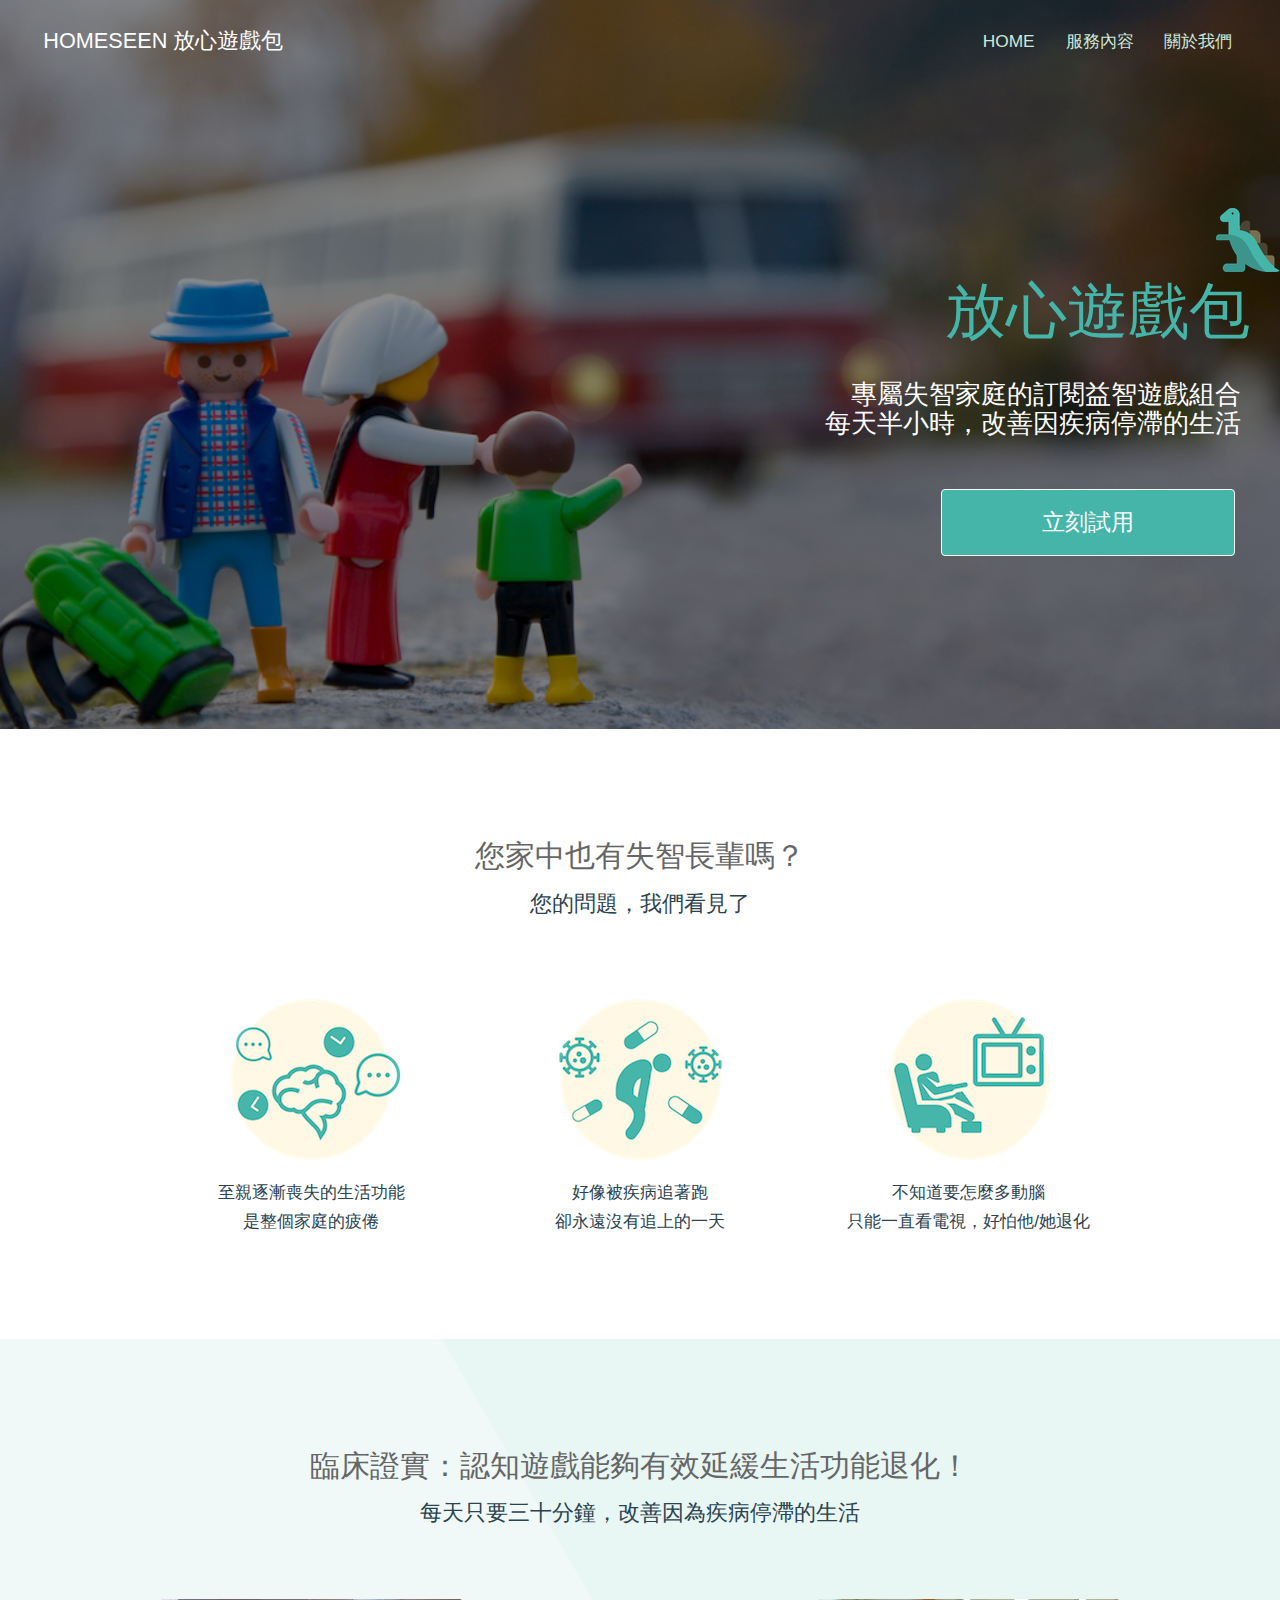
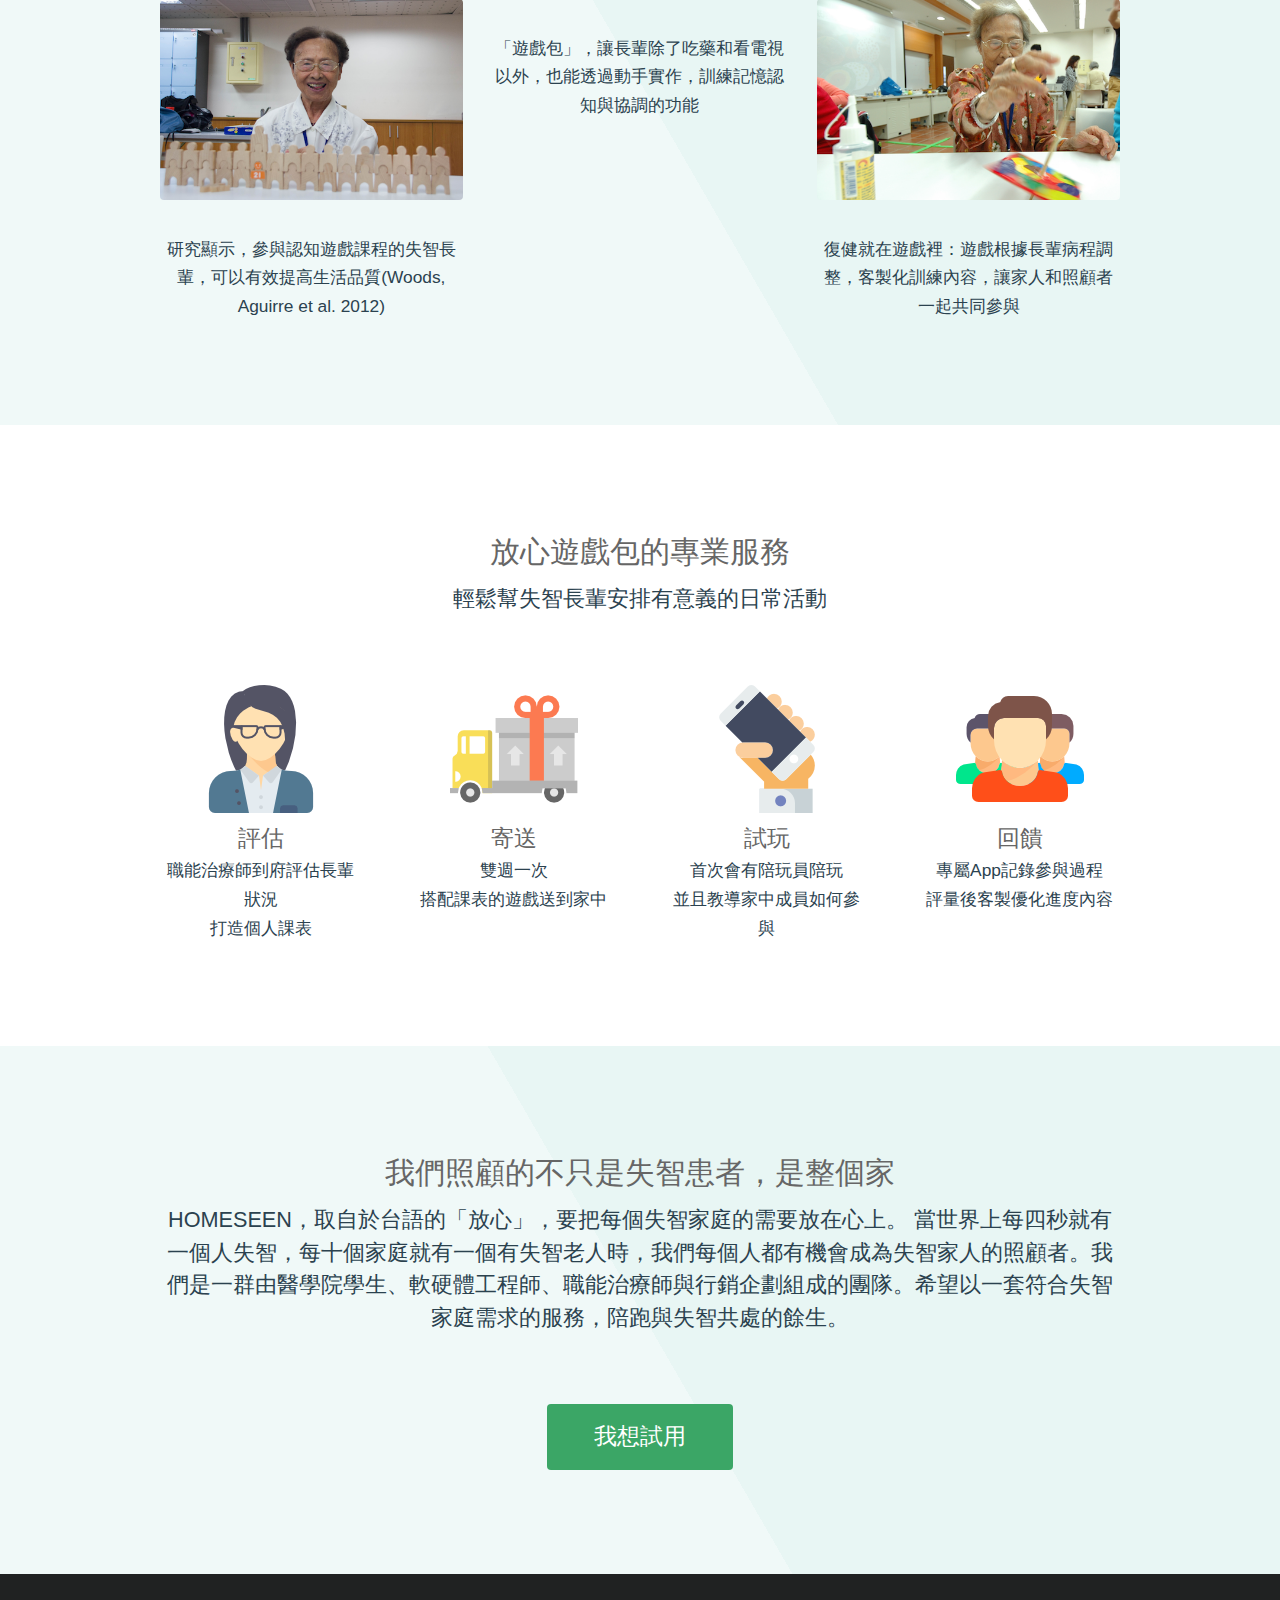
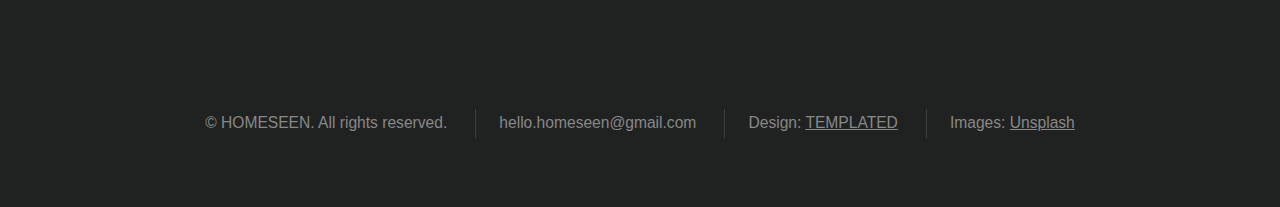
==== index.html @ 9bb64164 "change image" ====
<!DOCTYPE html>
<!--
	Interphase by TEMPLATED
	templated.co @templatedco
	Released for free under the Creative Commons Attribution 3.0 license (templated.co/license)
-->
<html lang="en">
	<head>
		<meta charset="UTF-8">
		<title>HOMESEEN 放心遊戲包 ｜ 專為失智症打造的訂閱式認知訓練組合</title>
		<meta http-equiv="content-type" content="text/html; charset=utf-8" />
		<meta name="description" content="homeseen HOMESEEN 放心遊戲包 失智 遊戲 復健 失智症 認知 記憶 非藥物療法 Dementia HOMESEEN 幫您輕鬆建立失智長輩的認知課表，改善因疾病停滯的生活" />
		<meta name="keywords" content="homeseen HOMESEEN 放心遊戲包 失智 遊戲 復健 失智症 認知 記憶 非藥物療法 Dementia"/>

        <meta property="og:title" content="HOMESEEN放心遊戲包"/>
        <meta property="og:description" content="homeseen HOMESEEN 放心遊戲包 失智 遊戲 復健 失智症 認知 記憶 非藥物療法 Dementia HOMESEEN HOMESEEN，取自於台語的「放心」，把每個失智家庭的需要放在心裡。我們志在幫助失智家庭建立自己的照護體系，讓心愛的家人安心變老" />
         <meta property="og:image" content="../images/banner.jpg"/>
		<!--[if lte IE 8]><script src="css/ie/html5shiv.js"></script><![endif]-->

        <link href="css/skel.css" rel="stylesheet">
        <link href="css/style.css" rel="stylesheet">
        <link href="css/style-xlarge.css" rel="stylesheet">
        <link rel="icon" href="images/dino.png">

		<script src="js/jquery.min.js"></script>
		<script src="js/skel.min.js"></script>
		<script src="js/skel-layers.min.js"></script>
		<script src="js/init.js"></script>


		<!-- Google Analytics -->
		<script>
		  (function(i,s,o,g,r,a,m){i['GoogleAnalyticsObject']=r;i[r]=i[r]||function(){
		  (i[r].q=i[r].q||[]).push(arguments)},i[r].l=1*new Date();a=s.createElement(o),
		  m=s.getElementsByTagName(o)[0];a.async=1;a.src=g;m.parentNode.insertBefore(a,m)
		  })(window,document,'script','https://www.google-analytics.com/analytics.js','ga');

		  ga('create', 'UA-83128364-1', 'auto');
		  ga('send', 'pageview');

		</script>
		<!-- End Google Analytics -->

		<!-- 
		<noscript>
			<link rel="stylesheet" href="css/skel.css" />
			<link rel="stylesheet" href="css/style.css" />
			<link rel="stylesheet" href="css/style-xlarge.css" />
		</noscript> -->
		<!--[if lte IE 8]><link rel="stylesheet" href="css/ie/v8.css" /><![endif]-->

	</head>
	<body class="landing">

		<!-- Header -->
			<header id="header">
				<h1><a href="index.html">HOMESEEN 放心遊戲包</a></h1>
				<nav id="nav">
					<ul>
						<li><a href="index.html">HOME</a></li>
						<li><a href="#How it works">服務內容</a></li>
						<li><a href="#about us">關於我們</a></li>
						<!-- <li><a href="#FAQ">常見問題</a></li> -->
					</ul>
				</nav>
			</header>

		<!-- Banner -->
			<section id="banner">
				
					<!-- <img class="image" src="images/dino.png" alt="" />
					<h2>放心遊戲包</h2> -->
					<img src=images/dino.png class=image> 
					<h2>放心遊戲包</h2>
				<p>專屬失智家庭的訂閱益智遊戲組合<br>每天半小時，改善因疾病停滯的生活</p>
				<ul class="actions">
					<li>
						<a href="https://homeseen.typeform.com/to/h8WqIb" class="button big">立刻試用</a>
					</li>
				</ul>
			</section>

		<!-- One (Pain point)-->
			<section id="painpoint" class="wrapper style1 align-center">
				<div class="container">
					<header>
						<h2>您家中也有失智長輩嗎？</h2>
						<p>您的問題，我們看見了</p>
					</header>
					<div class="row">
						<section class="4u 12u$(small)">
							<img class="image" src="images/painpoint/ic_problem1.png" alt="" />
							<p>至親逐漸喪失的生活功能<br>是整個家庭的疲倦</p>
						</section>
						
						<section class="4u 12u$(small)">
							<!-- <i class="icon big rounded fa-comments"></i> -->
							<img class="image" src="images/painpoint/ic_problem2.png" alt="" />
							<p>好像被疾病追著跑<br>卻永遠沒有追上的一天</p>
						</section>
						<section class="4u$ 12u$(small)">
							<!-- <i class="icon big rounded fa-user"></i> -->
							<img class="image" src="images/painpoint/ic_problem3.png" alt="" />
							<p>不知道要怎麼多動腦<br>只能一直看電視，好怕他/她退化</p>
						</section>
					</div>
				</div>
			</section>

			<!-- Two (Benefit) -->
			<section id="benefit" class="wrapper style3 align-center">
				<div class="container">
					<header>
						<h2>臨床證實：認知遊戲能夠有效延緩生活功能退化！</h2>
						<p>每天只要三十分鐘，改善因為疾病停滯的生活</p>
					</header>
					<div class="row">
						<section class="4u 12u$(small)">
							<img class="image fit" src="images/benefit/game_benefit_1.png" alt=""/>
							<p>研究顯示，參與認知遊戲課程的失智長輩，可以有效提高生活品質(Woods, Aguirre et al. 2012)</p>
						</section>
						
						<section class="4u 12u$(small)">
							<!-- <i class="icon big rounded fa-comments"></i> -->
							<img class="image fit" src="images/benefit/game_benefit_2.jpg" alt="" />
							<p>「遊戲包」，讓長輩除了吃藥和看電視以外，也能透過動手實作，訓練記憶認知與協調的功能</p>
						</section>
						<section class="4u$ 12u$(small)">
							<!-- <i class="icon big rounded fa-user"></i> -->
							<img class="image fit" src="images/benefit/game_benefit_3.png" alt="" />
							<p>復健就在遊戲裡：遊戲根據長輩病程調整，客製化訓練內容，讓家人和照顧者一起共同參與</p>
						</section>
					</div>
				</div>
			</section>

		<!--three (How it works)-->
		       <section id="How it works" class="wrapper style1 align-center">
				<div class="container">
					<header>
						<h2>放心遊戲包的專業服務</h2>
						<p>輕鬆幫失智長輩安排有意義的日常活動</p>
					</header>
					<div class="row 200%">
						<section class="3u 12u(small) 12u$(small)">
							<img class="image" src="images/how-it-works/step1.png" alt="" />
                            <h3>評估</h3>
							<p>職能治療師到府評估長輩狀況<br>打造個人課表</p>
						</section>
						
						<section class="3u 12u(small) 12u$(small)">
							<!-- <i class="icon big rounded fa-comments"></i> -->
							<img class="image" src="images/how-it-works/step2.png" alt="" />
                            <h3>寄送</h3>
							<p>雙週一次<br>搭配課表的遊戲送到家中</p>
						</section>
						<section class="3u 12u(small) 12u$(small)">
							<!-- <i class="icon big rounded fa-user"></i> -->
							<img class="image" src="images/how-it-works/step3.png" alt="" />
                            <h3>試玩</h3>
							<p>首次會有陪玩員陪玩<br>並且教導家中成員如何參與</p>
						</section>

						<section class="3u 12u(small) 12u$(small)">
							<!-- <i class="icon big rounded fa-user"></i> -->
							<img class="image" src="images/how-it-works/step4.png" alt="" />
                            <h3>回饋</h3>
							<p>專屬App記錄參與過程<br>評量後客製優化進度內容</p>
						</section>
					</div>
				</div>
			</section>

		

		  
		 <!-- About us -->
			<section id="about us" class="wrapper style4 align-center">
				<div class="container 10u">
					<header>
						<h2>我們照顧的不只是失智患者，是整個家</h2>
						<p>HOMESEEN，取自於台語的「放心」，要把每個失智家庭的需要放在心上。
							當世界上每四秒就有一個人失智，每十個家庭就有一個有失智老人時，我們每個人都有機會成為失智家人的照顧者。我們是一群由醫學院學生、軟硬體工程師、職能治療師與行銷企劃組成的團隊。希望以一套符合失智家庭需求的服務，陪跑與失智共處的餘生。
						</p>
					</header>
					<footer>
						<ul class="actions">
                            <li>
                                <a href="https://homeseen.typeform.com/to/h8WqIb" label ="bottom-click" class="button big">我想試用</a>
                            </li>
                        </ul>
					</footer>
				</div>
			</section> 


		<!-- Footer -->
			<footer id="footer">
				<div class="container" >
					<ul class="copyright">
						<li>&copy; HOMESEEN. All rights reserved.</li>
                        <li>hello.homeseen@gmail.com</li>
						<li>Design: <a href="http://templated.co">TEMPLATED</a></li>
						<li>Images: <a href="http://unsplash.com">Unsplash</a></li>
					</ul>
				</div>
			</footer>

	</body>
</html>
---- css/skel.css ----
/* Resets (http://meyerweb.com/eric/tools/css/reset/ | v2.0 | 20110126 | License: none (public domain)) */

	html,body,div,span,applet,object,iframe,h1,h2,h3,h4,h5,h6,p,blockquote,pre,a,abbr,acronym,address,big,cite,code,del,dfn,em,img,ins,kbd,q,s,samp,small,strike,strong,sub,sup,tt,var,b,u,i,center,dl,dt,dd,ol,ul,li,fieldset,form,label,legend,table,caption,tbody,tfoot,thead,tr,th,td,article,aside,canvas,details,embed,figure,figcaption,footer,header,hgroup,menu,nav,output,ruby,section,summary,time,mark,audio,video{margin:0;padding:0;border:0;font-size:100%;font:inherit;vertical-align:baseline;}article,aside,details,figcaption,figure,footer,header,hgroup,menu,nav,section{display:block;}body{line-height:1;}ol,ul{list-style:none;}blockquote,q{quotes:none;}blockquote:before,blockquote:after,q:before,q:after{content:'';content:none;}table{border-collapse:collapse;border-spacing:0;}body{-webkit-text-size-adjust:none}

/* Box Model */

	*, *:before, *:after {
		-moz-box-sizing: border-box;
		-webkit-box-sizing: border-box;
		box-sizing: border-box;
	}

/* Container */

	body {
		/* min-width: (containers) */
		min-width: 1200px;
	}

	.container {
		margin-left: auto;
		margin-right: auto;

		/* width: (containers) */
		width: 1200px;
	}

	/* Modifiers */

		/* 125% */
			.container.\31 25\25 {
				width: 100%;

				/* max-width: (containers * 1.25) */
				max-width: 1500px;

				/* min-width: (containers) */
				min-width: 1200px;
			}

		/* 75% */
			.container.\37 5\25 {

				/* width: (containers * 0.75) */
				width: 900px;

			}

		/* 50% */
			.container.\35 0\25 {

				/* width: (containers * 0.50) */
				width: 600px;

			}

		/* 25% */
			.container.\32 5\25 {

				/* width: (containers * 0.25) */
				width: 300px;

			}

/* Grid */

	.row {
		border-bottom: solid 1px transparent;
	}

	.row > * {
		float: left;
	}

	.row:after, .row:before {
		content: '';
		display: block;
		clear: both;
		height: 0;
	}

	.row.uniform > * > :first-child {
		margin-top: 0;
	}

	.row.uniform > * > :last-child {
		margin-bottom: 0;
	}

	/* Gutters */

		/* Normal */

			.row > * {
				/* padding: (gutters.horizontal) 0 0 (gutters.vertical) */
				padding: 0 0 0 2em;
			}

			.row {
				/* margin: -(gutters.horizontal) 0 0 -(gutters.vertical) */
				margin: 0 0 0 -2em;
			}

			.row.uniform > * {
				/* padding: (gutters.vertical) 0 0 (gutters.vertical) */
				padding: 2em 0 0 2em;
			}

			.row.uniform {
				/* margin: -(gutters.vertical) 0 0 -(gutters.vertical) */
				margin: -2em 0 0 -2em;
			}

		/* 200% */

			.row.\32 00\25 > * {
				/* padding: (gutters.horizontal) 0 0 (gutters.vertical) */
				padding: 0 0 0 4em;
			}

			.row.\32 00\25 {
				/* margin: -(gutters.horizontal) 0 0 -(gutters.vertical) */
				margin: 0 0 0 -4em;
			}

			.row.uniform.\32 00\25 > * {
				/* padding: (gutters.vertical) 0 0 (gutters.vertical) */
				padding: 4em 0 0 4em;
			}

			.row.uniform.\32 00\25 {
				/* margin: -(gutters.vertical) 0 0 -(gutters.vertical) */
				margin: -4em 0 0 -4em;
			}

		/* 150% */

			.row.\31 50\25 > * {
				/* padding: (gutters.horizontal) 0 0 (gutters.vertical) */
				padding: 0 0 0 1.5em;
			}

			.row.\31 50\25 {
				/* margin: -(gutters.horizontal) 0 0 -(gutters.vertical) */
				margin: 0 0 0 -1.5em;
			}

			.row.uniform.\31 50\25 > * {
				/* padding: (gutters.vertical) 0 0 (gutters.vertical) */
				padding: 1.5em 0 0 1.5em;
			}

			.row.uniform.\31 50\25 {
				/* margin: -(gutters.vertical) 0 0 -(gutters.vertical) */
				margin: -1.5em 0 0 -1.5em;
			}

		/* 50% */

			.row.\35 0\25 > * {
				/* padding: (gutters.horizontal) 0 0 (gutters.vertical) */
				padding: 0 0 0 1em;
			}

			.row.\35 0\25 {
				/* margin: -(gutters.horizontal) 0 0 -(gutters.vertical) */
				margin: 0 0 0 -1em;
			}

			.row.uniform.\35 0\25 > * {
				/* padding: (gutters.vertical) 0 0 (gutters.vertical) */
				padding: 1em 0 0 1em;
			}

			.row.uniform.\35 0\25 {
				/* margin: -(gutters.vertical) 0 0 -(gutters.vertical) */
				margin: -1em 0 0 -1em;
			}

		/* 25% */

			.row.\32 5\25 > * {
				/* padding: (gutters.horizontal) 0 0 (gutters.vertical) */
				padding: 0 0 0 0.5em;
			}

			.row.\32 5\25 {
				/* margin: -(gutters.horizontal) 0 0 -(gutters.vertical) */
				margin: 0 0 0 -0.5em;
			}

			.row.uniform.\32 5\25 > * {
				/* padding: (gutters.vertical) 0 0 (gutters.vertical) */
				padding: 0.5em 0 0 0.5em;
			}

			.row.uniform.\32 5\25 {
				/* margin: -(gutters.vertical) 0 0 -(gutters.vertical) */
				margin: -0.5em 0 0 -0.5em;
			}

		/* 0% */

			.row.\30 \25 > * {
				/* padding: (gutters.horizontal) 0 0 (gutters.vertical) */
				padding: 0;
			}

			.row.\30 \25 {
				/* margin: -(gutters.horizontal) 0 0 -(gutters.vertical) */
				margin: 0;
			}

	/* Cells */

		.\31 2u, .\31 2u\24, .\31 2u\28 1\29, .\31 2u\24\28 1\29 { width: 100%; clear: none; }
		.\31 1u, .\31 1u\24, .\31 1u\28 1\29, .\31 1u\24\28 1\29 { width: 91.6666666667%; clear: none; }
		.\31 0u, .\31 0u\24, .\31 0u\28 1\29, .\31 0u\24\28 1\29 { width: 83.3333333333%; clear: none; }
		.\39 u, .\39 u\24, .\39 u\28 1\29, .\39 u\24\28 1\29 { width: 75%; clear: none; }
		.\38 u, .\38 u\24, .\38 u\28 1\29, .\38 u\24\28 1\29 { width: 66.6666666667%; clear: none; }
		.\37 u, .\37 u\24, .\37 u\28 1\29, .\37 u\24\28 1\29 { width: 58.3333333333%; clear: none; }
		.\36 u, .\36 u\24, .\36 u\28 1\29, .\36 u\24\28 1\29 { width: 50%; clear: none; }
		.\35 u, .\35 u\24, .\35 u\28 1\29, .\35 u\24\28 1\29 { width: 41.6666666667%; clear: none; }
		.\34 u, .\34 u\24, .\34 u\28 1\29, .\34 u\24\28 1\29 { width: 33.3333333333%; clear: none; }
		.\33 u, .\33 u\24, .\33 u\28 1\29, .\33 u\24\28 1\29 { width: 25%; clear: none; }
		.\32 u, .\32 u\24, .\32 u\28 1\29, .\32 u\24\28 1\29 { width: 16.6666666667%; clear: none; }
		.\31 u, .\31 u\24, .\31 u\28 1\29, .\31 u\24\28 1\29 { width: 8.3333333333%; clear: none; }

		.\31 2u\24 + *, .\31 2u\24\28 1\29 + *,
		.\31 1u\24 + *, .\31 1u\24\28 1\29 + *,
		.\31 0u\24 + *, .\31 0u\24\28 1\29 + *,
		.\39 u\24 + *, .\39 u\24\28 1\29 + *,
		.\38 u\24 + *, .\38 u\24\28 1\29 + *,
		.\37 u\24 + *, .\37 u\24\28 1\29 + *,
		.\36 u\24 + *, .\36 u\24\28 1\29 + *,
		.\35 u\24 + *, .\35 u\24\28 1\29 + *,
		.\34 u\24 + *, .\34 u\24\28 1\29 + *,
		.\33 u\24 + *, .\33 u\24\28 1\29 + *,
		.\32 u\24 + *, .\32 u\24\28 1\29 + *,
		.\31 u\24  + *,  .\31 u\24\28 1\29 + * {
			clear: left;
		}

		.\-11u { margin-left: 91.6666666667% }
		.\-10u { margin-left: 83.3333333333% }
		.\-9u { margin-left: 75% }
		.\-8u { margin-left: 66.6666666667% }
		.\-7u { margin-left: 58.3333333333% }
		.\-6u { margin-left: 50% }
		.\-5u { margin-left: 41.6666666667% }
		.\-4u { margin-left: 33.3333333333% }
		.\-3u { margin-left: 25% }
		.\-2u { margin-left: 16.6666666667% }
		.\-1u { margin-left: 8.3333333333% }
---- css/style.css ----
@charset "UTF-8";
@import url(font-awesome.min.css);
@import url("http://fonts.googleapis.com/css?family=Lato:300,400");

/*
	Interphase by TEMPLATED
	templated.co @templatedco
	Released for free under the Creative Commons Attribution 3.0 license (templated.co/license)
*/

/* Basic */

	body {
		background: #fff;
	}

	body, input, select, textarea {
		color: #444;
		font-family: "Roboto", Helvetica, sans-serif,"Microsoft JhengHei","微軟正黑";
		font-size: 15pt;
		font-weight: 400;
		line-height: 1.65em;
	}

	a {
		color: #4dac71;
		text-decoration: underline;
	}

		a:hover {
			text-decoration: none;
		}

	strong, b {
		color: #666;
		font-weight: 400;
	}

	em, i {
		font-style: italic;
	}

	p {
		margin: 0 0 2em 0;
	}

	h1, h2, h3, h4, h5, h6 {
		color: #666;
		font-weight: 300;
		line-height: 1em;
		margin: 0 0 1em 0;
	}

		h1 a, h2 a, h3 a, h4 a, h5 a, h6 a {
			color: inherit;
			text-decoration: none;
		}

	h2 {
		font-size: 1.75em;
		line-height: 1.5em;
	}

	h3 {
		font-size: 1.35em;
		line-height: 1.5em;
	}


	h4 {
		font-size: 1.1em;
		line-height: 1.5em;
	}

	h5 {
		font-size: 0.9em;
		line-height: 1.5em;
	}

	h6 {
		font-size: 0.7em;
		line-height: 1.5em;
	}

	sub {
		font-size: 0.8em;
		position: relative;
		top: 0.5em;
	}

	sup {
		font-size: 0.8em;
		position: relative;
		top: -0.5em;
	}

	hr {
		border: 0;
		border-bottom: medium 1px rgba(144, 144, 144, 0.25);
		margin: 2em 0;
	}

		hr.major {
			margin: 3em 0;
		}

	blockquote {
		border-left: solid 4px rgba(144, 144, 144, 0.25);
		font-style: italic;
		margin: 0 0 2em 0;
		padding: 0.5em 0 0.5em 2em;
	}

	code {
		background: rgba(144, 144, 144, 0.075);
		border-radius: 4px;
		border: solid 1px rgba(144, 144, 144, 0.25);
		font-family: "Courier New", monospace;
		font-size: 0.9em;
		margin: 0 0.25em;
		padding: 0.25em 0.65em;
	}

	pre {
		-webkit-overflow-scrolling: touch;
		font-family: "Courier New", monospace;
		font-size: 0.9em;
		margin: 0 0 2em 0;
	}

		pre code {
			display: block;
			line-height: 1.75em;
			padding: 1em 1.5em;
			overflow-x: auto;
		}

	.align-left {
		text-align: left;
	}

	.align-center {
		text-align: center;
	}

	.align-right {
		text-align: right;
	}

/* Section/Article */

	section.special, article.special {
		text-align: center;
	}

	header p {
		position: relative;
		margin: 0 0 1.5em 0;
	}

	header h2 + p {
		font-size: 1.25em;
		margin-top: -1em;
		line-height: 1.5em;
	}

	header h3 + p {
		font-size: 1.1em;
		margin-top: -0.8em;
		line-height: 1.5em;
	}

	header h4 + p,
	header h5 + p,
	header h6 + p {
		font-size: 0.9em;
		margin-top: -0.6em;
		line-height: 1.5em;
	}

	header.major {
		text-align: center;
		margin-bottom: 3em;
	}

		header.major h2 {
			font-size: 3em;
		}

		header.major p {
			border-top: medium double rgba(144, 144, 144, 0.25);
			display: inline-block;
			padding: 2em 2em 0 2em;
		}

/* Form */

	form {
		margin: 0 0 2em 0;
	}

	label {
		color: #666;
		display: block;
		font-size: 0.9em;
		font-weight: 400;
		margin: 0 0 1em 0;
	}

	input[type="text"],
	input[type="password"],
	input[type="email"],
	select,
	textarea {
		-moz-appearance: none;
		-webkit-appearance: none;
		-o-appearance: none;
		-ms-appearance: none;
		appearance: none;
		background: rgba(144, 144, 144, 0.075);
		border-radius: 4px;
		border: none;
		border: solid 1px rgba(144, 144, 144, 0.25);
		color: inherit;
		display: block;
		outline: 0;
		padding: 0 1em;
		text-decoration: none;
		width: 100%;
	}

		input[type="text"]:invalid,
		input[type="password"]:invalid,
		input[type="email"]:invalid,
		select:invalid,
		textarea:invalid {
			box-shadow: none;
		}

		input[type="text"]:focus,
		input[type="password"]:focus,
		input[type="email"]:focus,
		select:focus,
		textarea:focus {
			border-color: #4dac71;
			box-shadow: 0 0 0 1px #4dac71;
		}

	.select-wrapper {
		text-decoration: none;
		display: block;
		position: relative;
	}

		.select-wrapper:before {
			content: "";
			-moz-osx-font-smoothing: grayscale;
			-webkit-font-smoothing: antialiased;
			font-family: FontAwesome;
			font-style: normal;
			font-weight: normal;
			text-transform: none !important;
		}

		.select-wrapper:before {
			color: rgba(144, 144, 144, 0.25);
			display: block;
			height: 2.75em;
			line-height: 2.75em;
			pointer-events: none;
			position: absolute;
			right: 0;
			text-align: center;
			top: 0;
			width: 2.75em;
		}

		.select-wrapper select::-ms-expand {
			display: none;
		}

	input[type="text"],
	input[type="password"],
	input[type="email"],
	select {
		height: 2.75em;
	}

	textarea {
		padding: 0.75em 1em;
	}

	input[type="checkbox"],
	input[type="radio"] {
		-moz-appearance: none;
		-webkit-appearance: none;
		-o-appearance: none;
		-ms-appearance: none;
		appearance: none;
		display: block;
		float: left;
		margin-right: -2em;
		opacity: 0;
		width: 1em;
		z-index: -1;
	}

		input[type="checkbox"] + label,
		input[type="radio"] + label {
			text-decoration: none;
			color: #444;
			cursor: pointer;
			display: inline-block;
			font-size: 1em;
			font-weight: 300;
			padding-left: 2.4em;
			padding-right: 0.75em;
			position: relative;
		}

			input[type="checkbox"] + label:before,
			input[type="radio"] + label:before {
				-moz-osx-font-smoothing: grayscale;
				-webkit-font-smoothing: antialiased;
				font-family: FontAwesome;
				font-style: normal;
				font-weight: normal;
				text-transform: none !important;
			}

			input[type="checkbox"] + label:before,
			input[type="radio"] + label:before {
				background: rgba(144, 144, 144, 0.075);
				border-radius: 4px;
				border: solid 1px rgba(144, 144, 144, 0.25);
				content: '';
				display: inline-block;
				height: 1.65em;
				left: 0;
				line-height: 1.58125em;
				position: absolute;
				text-align: center;
				top: 0;
				width: 1.65em;
			}

		input[type="checkbox"]:checked + label:before,
		input[type="radio"]:checked + label:before {
			background: #3ba666;
			border-color: #3ba666;
			color: #ffffff;
			content: '\f00c';
		}

		input[type="checkbox"]:focus + label:before,
		input[type="radio"]:focus + label:before {
			border-color: #4dac71;
			box-shadow: 0 0 0 1px #4dac71;
		}

	input[type="checkbox"] + label:before {
		border-radius: 4px;
	}

	input[type="radio"] + label:before {
		border-radius: 100%;
	}

	::-webkit-input-placeholder {
		color: #888 !important;
		opacity: 1.0;
	}

	:-moz-placeholder {
		color: #888 !important;
		opacity: 1.0;
	}

	::-moz-placeholder {
		color: #888 !important;
		opacity: 1.0;
	}

	:-ms-input-placeholder {
		color: #888 !important;
		opacity: 1.0;
	}

	.formerize-placeholder {
		color: #888 !important;
		opacity: 1.0;
	}

/* Box */

	.box {
		border-radius: 4px;
		border: solid 1px rgba(144, 144, 144, 0.25);
		margin-bottom: 2em;
		padding: 1.5em;
	}

		.box > :last-child,
		.box > :last-child > :last-child,
		.box > :last-child > :last-child > :last-child {
			margin-bottom: 0;
		}

		.box.alt {
			border: 0;
			border-radius: 0;
			padding: 0;
		}

/* Icon */

	.icon {
		text-decoration: none;
		border-bottom: none;
		position: relative;
	}

		.icon:before {
			-moz-osx-font-smoothing: grayscale;
			-webkit-font-smoothing: antialiased;
			font-family: FontAwesome;
			font-style: normal;
			font-weight: normal;
			text-transform: none !important;
		}

		.icon > .label {
			display: none;
		}

		.icon.rounded {
			border-radius: 100%;
			border: 1px solid #4dac71;
			display: inline-block;
			height: 2em;
			line-height: 2em;
			text-align: center;
			width: 2em;
		}

			.icon.rounded.big {
				font-size: 3.5em;
			}

/* Image */

	.image {
		border-radius: 4px;
		border: 0;
		display: inline-block;
		position: relative;
	}

		.image.circle {
			border-radius: 50%;
		}

		.image img {
			border-radius: 4px;
			display: block;
		}

		.image.left {
			float: left;
			padding: 0 1.5em 1em 0;
			top: 0.25em;
		}

		.image.right {
			float: right;
			padding: 0 0 1em 1.5em;
			top: 0.25em;
		}

		.image.left, .image.right {
			max-width: 40%;
		}

			.image.left img, .image.right img {
				width: 100%;
			}

		.image.fit {
			display: block;
			margin: 0 0 2em 0;
			width: 100%;
		}

			.image.fit img {
				width: 100%;
			}

/* List */

	ol {
		list-style: decimal;
		margin: 0 0 2em 0;
		padding-left: 1.25em;
	}

		ol li {
			padding-left: 0.25em;
		}

	ul {
		list-style: disc;
		margin: 0 0 2em 0;
		padding-left: 1em;
	}

		ul li {
			padding-left: 0.5em;
		}

		ul.alt {
			list-style: none;
			padding-left: 0;
		}

			ul.alt li {
				border-top: solid 1px rgba(144, 144, 144, 0.25);
				padding: 0.8em 0;
			}

				ul.alt li:first-child {
					border-top: 0;
					padding-top: 0;
				}

		ul.icons {
			cursor: default;
			list-style: none;
			padding-left: 0;
		}

			ul.icons li {
				display: inline-block;
				padding: 0 1em 0 0;
			}

				ul.icons li:last-child {
					padding-right: 0;
				}

		ul.actions {
			cursor: default;
			list-style: none;
			padding-left: 0;
		}

			ul.actions li {
				display: inline-block;
				padding: 0 1em 0 0;
				vertical-align: middle;
			}

				ul.actions li:last-child {
					padding-right: 0;
				}

			ul.actions.small li {
				padding: 0 0.5em 0 0;
			}

			ul.actions.vertical li {
				display: block;
				padding: 1em 0 0 0;
			}

				ul.actions.vertical li:first-child {
					padding-top: 0;
				}

				ul.actions.vertical li > * {
					margin-bottom: 0;
				}

			ul.actions.vertical.small li {
				padding: 0.5em 0 0 0;
			}

				ul.actions.vertical.small li:first-child {
					padding-top: 0;
				}

			ul.actions.fit {
				display: table;
				margin-left: -1em;
				padding: 0;
				table-layout: fixed;
				width: calc(100% + 1em);
			}

				ul.actions.fit li {
					display: table-cell;
					padding: 0 0 0 1em;
				}

					ul.actions.fit li > * {
						margin-bottom: 0;
					}

				ul.actions.fit.small {
					margin-left: -0.5em;
					width: calc(100% + 0.5em);
				}

					ul.actions.fit.small li {
						padding: 0 0 0 0.5em;
					}

		ul.tabular {
			list-style: outside none none;
			padding: 0px;
		}

			ul.tabular li {
				border-top: solid 1px rgba(144, 144, 144, 0.25);
				line-height: 1.75em;
				margin: 1.5em 0px 0px;
				padding-left: 7em;
				padding-top: 12px;
				position: relative;
			}

				ul.tabular li:first-child {
					border-top: 0;
					margin-top: 0;
				}

				ul.tabular li h3 {
					left: 0px;
					position: absolute;
					text-align: center;
					top: 12px;
					vertical-align: top;
					width: 1em;
				}

	dl {
		margin: 0 0 2em 0;
	}

/* Table */

	.table-wrapper {
		-webkit-overflow-scrolling: touch;
		overflow-x: auto;
	}

	table {
		margin: 0 0 2em 0;
		width: 100%;
	}

		table tbody tr {
			border: solid 1px rgba(144, 144, 144, 0.25);
			border-left: 0;
			border-right: 0;
		}

			table tbody tr:nth-child(2n + 1) {
				background-color: rgba(144, 144, 144, 0.075);
			}

		table td {
			padding: 0.75em 0.75em;
		}

		table th {
			color: #666;
			font-size: 0.9em;
			font-weight: 400;
			padding: 0 0.75em 0.75em 0.75em;
			text-align: left;
		}

		table thead {
			border-bottom: solid 2px rgba(144, 144, 144, 0.25);
		}

		table tfoot {
			border-top: solid 2px rgba(144, 144, 144, 0.25);
		}

		table.alt {
			border-collapse: separate;
		}

			table.alt tbody tr td {
				border: solid 1px rgba(144, 144, 144, 0.25);
				border-left-width: 0;
				border-top-width: 0;
			}

				table.alt tbody tr td:first-child {
					border-left-width: 1px;
				}

			table.alt tbody tr:first-child td {
				border-top-width: 1px;
			}

			table.alt thead {
				border-bottom: 0;
			}

			table.alt tfoot {
				border-top: 0;
			}

/* Button */

	input[type="submit"],
	input[type="reset"],
	input[type="button"],
	.button {
		-moz-appearance: none;
		-webkit-appearance: none;
		-o-appearance: none;
		-ms-appearance: none;
		appearance: none;
		-moz-transition: background-color 0.2s ease-in-out, color 0.2s ease-in-out;
		-webkit-transition: background-color 0.2s ease-in-out, color 0.2s ease-in-out;
		-o-transition: background-color 0.2s ease-in-out, color 0.2s ease-in-out;
		-ms-transition: background-color 0.2s ease-in-out, color 0.2s ease-in-out;
		transition: background-color 0.2s ease-in-out, color 0.2s ease-in-out;
		background-color: #3ba666;
		border-radius: 4px;
		border: 0;
		color: #ffffff !important;
		cursor: pointer;
		display: inline-block;
		font-weight: 400;
		height: 2.85em;
		line-height: 2.8em;
		padding: 0 2em;
		text-align: center;
		text-decoration: none;
		white-space: nowrap;
	}

		input[type="submit"]:hover,
		input[type="reset"]:hover,
		input[type="button"]:hover,
		.button:hover {
			background-color: #42b972;
		}

		input[type="submit"]:active,
		input[type="reset"]:active,
		input[type="button"]:active,
		.button:active {
			background-color: #34935a;
		}

		input[type="submit"].icon,
		input[type="reset"].icon,
		input[type="button"].icon,
		.button.icon {
			padding-left: 1.35em;
		}

			input[type="submit"].icon:before,
			input[type="reset"].icon:before,
			input[type="button"].icon:before,
			.button.icon:before {
				margin-right: 0.5em;
			}

		input[type="submit"].fit,
		input[type="reset"].fit,
		input[type="button"].fit,
		.button.fit {
			display: block;
			margin: 0 0 1em 0;
			width: 100%;
		}

		input[type="submit"].small,
		input[type="reset"].small,
		input[type="button"].small,
		.button.small {
			font-size: 0.8em;
		}

		input[type="submit"].big,
		input[type="reset"].big,
		input[type="button"].big,
		.button.big {
			font-size: 1.35em;
		}

		input[type="submit"].alt,
		input[type="reset"].alt,
		input[type="button"].alt,
		.button.alt {
			background-color: transparent;
			box-shadow: inset 0 0 0 2px rgba(144, 144, 144, 0.25);
			color: #666 !important;
		}

			input[type="submit"].alt:hover,
			input[type="reset"].alt:hover,
			input[type="button"].alt:hover,
			.button.alt:hover {
				background-color: rgba(144, 144, 144, 0.075);
			}

			input[type="submit"].alt:active,
			input[type="reset"].alt:active,
			input[type="button"].alt:active,
			.button.alt:active {
				background-color: rgba(144, 144, 144, 0.2);
			}

			input[type="submit"].alt.icon:before,
			input[type="reset"].alt.icon:before,
			input[type="button"].alt.icon:before,
			.button.alt.icon:before {
				color: #888;
			}

		input[type="submit"].special,
		input[type="reset"].special,
		input[type="button"].special,
		.button.special {
			background-color: #4dac71;
			color: #ffffff !important;
		}

			input[type="submit"].special:hover,
			input[type="reset"].special:hover,
			input[type="button"].special:hover,
			.button.special:hover {
				background-color: #5cb67e;
			}

			input[type="submit"].special:active,
			input[type="reset"].special:active,
			input[type="button"].special:active,
			.button.special:active {
				background-color: #459a65;
			}

		input[type="submit"].disabled, input[type="submit"]:disabled,
		input[type="reset"].disabled,
		input[type="reset"]:disabled,
		input[type="button"].disabled,
		input[type="button"]:disabled,
		.button.disabled,
		.button:disabled {
			background-color: #444 !important;
			box-shadow: inset 0 -0.15em 0 0 rgba(0, 0, 0, 0.15);
			color: #fff !important;
			cursor: default;
			opacity: 0.25;
		}

/* Header */

	body.landing #header {
		background-color: transparent;
		left: 0;
		position: absolute;
		top: 0;
	}

	#header {
		background-color: #202222;
		color: #ffffff;
		cursor: default;
		height: 4.75em;
		line-height: 4.75em;
		width: 100%;
		z-index: 10000;
	}

		#header h1 {
			color: #ffffff;
			height: inherit;
			left: 2.5em;
			line-height: inherit;
			margin: 0;
			padding: 0;
			position: absolute;
			top: 0;
		}

			#header h1 a {
				font-size: 1.25em;
			}

		#header nav {
			height: inherit;
			line-height: inherit;
			position: absolute;
			right: 2.75em;
			top: 0;
			vertical-align: middle;
		}

			#header nav > ul {
				list-style: none;
				margin: 0;
				padding-left: 0;
			}

				#header nav > ul > li {
					border-radius: 4px;
					display: inline-block;
					margin-left: 1.5em;
					padding-left: 0;
				}

					#header nav > ul > li a {
						-moz-transition: color 0.2s ease-in-out;
						-webkit-transition: color 0.2s ease-in-out;
						-o-transition: color 0.2s ease-in-out;
						-ms-transition: color 0.2s ease-in-out;
						transition: color 0.2s ease-in-out;
						color: #cee8d8;
						display: inline-block;
						text-decoration: none;
					}

						#header nav > ul > li a:hover {
							color: #ffffff;
						}

					#header nav > ul > li:first-child {
						margin-left: 0;
					}

					#header nav > ul > li .button {
						height: 2.25em;
						line-height: 2.25em;
						margin-bottom: 0;
						padding: 0 1em;
						position: relative;
						top: -0.075em;
						vertical-align: middle;
					}

		#header .container {
			position: relative;
		}

			#header .container h1 {
				left: 0;
			}

			#header .container nav {
				right: 0;
			}

/* Banner */

	#banner {
		background: url("images/overlay.png"),url("../images/banner.jpg");
		background-position: center;
		background-repeat: no-repeat;
		background-size: cover;
		color: #ffffff;
		padding: 16em 0em 14em;
		text-align: right;
		padding-right: 200px;
	}

		#banner image{
		 width: 5px;
		}
		

		#banner h2 {
			color: #45B5AA;
			font-size: 3em;
			line-height: 1em;
			margin: 0 0 0.5em 0;
		}

		#banner p {
			font-size: 1.5em;
			margin: 1.5em 0 0 0;
		}

		#banner .actions {
			margin: 3em 0 0 0;
		}

		#banner .button {
			background-color: #45B5AA;
			border: 1px solid #ffffff;
			font-weight: 300;
			padding-right: 100px;
			padding-left: 100px;
		}

			#banner .button:hover {
				background-color: rgba(255, 255, 255, 0.2);
			}

/* Wrapper */

	.wrapper {
		padding: 6em 0em 4em;
	}

		.wrapper.style1 {
			/*-moz-background-image: linear-gradient(60deg, #ffffff 50%, #ffffff 50%);
			-webkit-background-image: linear-gradient(60deg, #ffffff 50%, #e8f6f4 50%);
			-o-background-image: linear-gradient(60deg, #ffffff 50%, #e8f6f4 50%);
			-ms-background-image: linear-gradient(60deg, #ffffff 50%, #e8f6f4 50%);
			background-image: linear-gradient(60deg, #f0f9f8 50%, #e8f6f4 50%);*/
			background: #fff;
			color: #2b424f;
		}

			.wrapper.style1 header {
				margin-bottom: 4em;
			}

			.wrapper.style1 h3 {
				margin: 0 0 0 0;
			}

			.wrapper.style1 .icon.big {
				border-color: #ffffff;
				margin-bottom: 0.5em;
			}

		.wrapper.style2 .title, .wrapper.style2 header {
			border-bottom: medium double rgba(144, 144, 144, 0.25);
			padding-bottom: 1em;
		}

		.wrapper.style2 header {
			margin-bottom: 4em;
		}

		.wrapper.style2 .feature {
			margin: 0 0 2em 0;
		}

		.wrapper.style3 {
			/*background-color: #3ba666;*/
			-moz-background-image: linear-gradient(60deg, #f0f9f8 50%, #e8f6f4 50%);
			-webkit-background-image: linear-gradient(60deg, #f0f9f8 50%, #e8f6f4 50%);
			-o-background-image: linear-gradient(60deg, #f0f9f8 50%, #e8f6f4 50%);
			-ms-background-image: linear-gradient(60deg, #f0f9f8 50%, #e8f6f4 50%);
			background-image: linear-gradient(60deg, #f0f9f8 50%, #e8f6f4 50%);
			color: #2b424f;
		}

			.wrapper.style3 header {
				margin-bottom: 4em;
			}

			.wrapper.style3 .icon.big {
				border-color: #ffffff;
				margin-bottom: 0.5em;
			}

		.wrapper.style4 {
			/*background-color: #3ba666;*/
			-moz-background-image: linear-gradient(60deg, #f0f9f8 50%, #e8f6f4 50%);
			-webkit-background-image: linear-gradient(60deg, #f0f9f8 50%, #e8f6f4 50%);
			-o-background-image: linear-gradient(60deg, #f0f9f8 50%, #e8f6f4 50%);
			-ms-background-image: linear-gradient(60deg, #f0f9f8 50%, #e8f6f4 50%);
			background-image: linear-gradient(60deg, #f0f9f8 50%, #e8f6f4 50%);
			color: #2b424f;
		}

			.wrapper.style4 header {
				margin-bottom: 4em;
			}

			.wrapper.style4 p {
/*				margin-right: 100px;
				margin-left: 100px;*/
			}

/* Footer */

	#footer {
		background: #202222;
		color: #888;
		padding: 6em 0em 4em;
	}

		#footer h2, #footer h3, #footer h4 {
			color: #ffffff;
		}

		#footer a {
			-moz-transition: all 0.2s ease-in-out;
			-webkit-transition: all 0.2s ease-in-out;
			-o-transition: all 0.2s ease-in-out;
			-ms-transition: all 0.2s ease-in-out;
			transition: all 0.2s ease-in-out;
			color: #888;
		}

			#footer a:active, #footer a:hover {
				color: #ffffff;
			}

		#footer .icons .rounded {
			border-color: #888;
			font-size: 1.5em;
		}

			#footer .icons .rounded:active, #footer .icons .rounded:hover {
				border-color: #ffffff;
			}

		#footer .copyright {
			font-size: 0.9em;
			margin: 2em 0 0 0;
			padding: 0;
			text-align: center;
		}

			#footer .copyright li {
				border-left: solid 1px rgba(144, 144, 144, 0.25);
				display: inline-block;
				list-style: none;
				margin-left: 1.5em;
				padding-left: 1.5em;
			}

				#footer .copyright li:first-child {
					border-left: 0;
					margin-left: 0;
					padding-left: 0;
				}
---- css/style-xlarge.css ----
/*
	Interphase by TEMPLATED
	templated.co @templatedco
	Released for free under the Creative Commons Attribution 3.0 license (templated.co/license)
*/

/* Basic */

	body, input, select, textarea {
		font-size: 13pt;
	}
---- css/skel.css ----
/* Resets (http://meyerweb.com/eric/tools/css/reset/ | v2.0 | 20110126 | License: none (public domain)) */

	html,body,div,span,applet,object,iframe,h1,h2,h3,h4,h5,h6,p,blockquote,pre,a,abbr,acronym,address,big,cite,code,del,dfn,em,img,ins,kbd,q,s,samp,small,strike,strong,sub,sup,tt,var,b,u,i,center,dl,dt,dd,ol,ul,li,fieldset,form,label,legend,table,caption,tbody,tfoot,thead,tr,th,td,article,aside,canvas,details,embed,figure,figcaption,footer,header,hgroup,menu,nav,output,ruby,section,summary,time,mark,audio,video{margin:0;padding:0;border:0;font-size:100%;font:inherit;vertical-align:baseline;}article,aside,details,figcaption,figure,footer,header,hgroup,menu,nav,section{display:block;}body{line-height:1;}ol,ul{list-style:none;}blockquote,q{quotes:none;}blockquote:before,blockquote:after,q:before,q:after{content:'';content:none;}table{border-collapse:collapse;border-spacing:0;}body{-webkit-text-size-adjust:none}

/* Box Model */

	*, *:before, *:after {
		-moz-box-sizing: border-box;
		-webkit-box-sizing: border-box;
		box-sizing: border-box;
	}

/* Container */

	body {
		/* min-width: (containers) */
		min-width: 1200px;
	}

	.container {
		margin-left: auto;
		margin-right: auto;

		/* width: (containers) */
		width: 1200px;
	}

	/* Modifiers */

		/* 125% */
			.container.\31 25\25 {
				width: 100%;

				/* max-width: (containers * 1.25) */
				max-width: 1500px;

				/* min-width: (containers) */
				min-width: 1200px;
			}

		/* 75% */
			.container.\37 5\25 {

				/* width: (containers * 0.75) */
				width: 900px;

			}

		/* 50% */
			.container.\35 0\25 {

				/* width: (containers * 0.50) */
				width: 600px;

			}

		/* 25% */
			.container.\32 5\25 {

				/* width: (containers * 0.25) */
				width: 300px;

			}

/* Grid */

	.row {
		border-bottom: solid 1px transparent;
	}

	.row > * {
		float: left;
	}

	.row:after, .row:before {
		content: '';
		display: block;
		clear: both;
		height: 0;
	}

	.row.uniform > * > :first-child {
		margin-top: 0;
	}

	.row.uniform > * > :last-child {
		margin-bottom: 0;
	}

	/* Gutters */

		/* Normal */

			.row > * {
				/* padding: (gutters.horizontal) 0 0 (gutters.vertical) */
				padding: 0 0 0 2em;
			}

			.row {
				/* margin: -(gutters.horizontal) 0 0 -(gutters.vertical) */
				margin: 0 0 0 -2em;
			}

			.row.uniform > * {
				/* padding: (gutters.vertical) 0 0 (gutters.vertical) */
				padding: 2em 0 0 2em;
			}

			.row.uniform {
				/* margin: -(gutters.vertical) 0 0 -(gutters.vertical) */
				margin: -2em 0 0 -2em;
			}

		/* 200% */

			.row.\32 00\25 > * {
				/* padding: (gutters.horizontal) 0 0 (gutters.vertical) */
				padding: 0 0 0 4em;
			}

			.row.\32 00\25 {
				/* margin: -(gutters.horizontal) 0 0 -(gutters.vertical) */
				margin: 0 0 0 -4em;
			}

			.row.uniform.\32 00\25 > * {
				/* padding: (gutters.vertical) 0 0 (gutters.vertical) */
				padding: 4em 0 0 4em;
			}

			.row.uniform.\32 00\25 {
				/* margin: -(gutters.vertical) 0 0 -(gutters.vertical) */
				margin: -4em 0 0 -4em;
			}

		/* 150% */

			.row.\31 50\25 > * {
				/* padding: (gutters.horizontal) 0 0 (gutters.vertical) */
				padding: 0 0 0 1.5em;
			}

			.row.\31 50\25 {
				/* margin: -(gutters.horizontal) 0 0 -(gutters.vertical) */
				margin: 0 0 0 -1.5em;
			}

			.row.uniform.\31 50\25 > * {
				/* padding: (gutters.vertical) 0 0 (gutters.vertical) */
				padding: 1.5em 0 0 1.5em;
			}

			.row.uniform.\31 50\25 {
				/* margin: -(gutters.vertical) 0 0 -(gutters.vertical) */
				margin: -1.5em 0 0 -1.5em;
			}

		/* 50% */

			.row.\35 0\25 > * {
				/* padding: (gutters.horizontal) 0 0 (gutters.vertical) */
				padding: 0 0 0 1em;
			}

			.row.\35 0\25 {
				/* margin: -(gutters.horizontal) 0 0 -(gutters.vertical) */
				margin: 0 0 0 -1em;
			}

			.row.uniform.\35 0\25 > * {
				/* padding: (gutters.vertical) 0 0 (gutters.vertical) */
				padding: 1em 0 0 1em;
			}

			.row.uniform.\35 0\25 {
				/* margin: -(gutters.vertical) 0 0 -(gutters.vertical) */
				margin: -1em 0 0 -1em;
			}

		/* 25% */

			.row.\32 5\25 > * {
				/* padding: (gutters.horizontal) 0 0 (gutters.vertical) */
				padding: 0 0 0 0.5em;
			}

			.row.\32 5\25 {
				/* margin: -(gutters.horizontal) 0 0 -(gutters.vertical) */
				margin: 0 0 0 -0.5em;
			}

			.row.uniform.\32 5\25 > * {
				/* padding: (gutters.vertical) 0 0 (gutters.vertical) */
				padding: 0.5em 0 0 0.5em;
			}

			.row.uniform.\32 5\25 {
				/* margin: -(gutters.vertical) 0 0 -(gutters.vertical) */
				margin: -0.5em 0 0 -0.5em;
			}

		/* 0% */

			.row.\30 \25 > * {
				/* padding: (gutters.horizontal) 0 0 (gutters.vertical) */
				padding: 0;
			}

			.row.\30 \25 {
				/* margin: -(gutters.horizontal) 0 0 -(gutters.vertical) */
				margin: 0;
			}

	/* Cells */

		.\31 2u, .\31 2u\24, .\31 2u\28 1\29, .\31 2u\24\28 1\29 { width: 100%; clear: none; }
		.\31 1u, .\31 1u\24, .\31 1u\28 1\29, .\31 1u\24\28 1\29 { width: 91.6666666667%; clear: none; }
		.\31 0u, .\31 0u\24, .\31 0u\28 1\29, .\31 0u\24\28 1\29 { width: 83.3333333333%; clear: none; }
		.\39 u, .\39 u\24, .\39 u\28 1\29, .\39 u\24\28 1\29 { width: 75%; clear: none; }
		.\38 u, .\38 u\24, .\38 u\28 1\29, .\38 u\24\28 1\29 { width: 66.6666666667%; clear: none; }
		.\37 u, .\37 u\24, .\37 u\28 1\29, .\37 u\24\28 1\29 { width: 58.3333333333%; clear: none; }
		.\36 u, .\36 u\24, .\36 u\28 1\29, .\36 u\24\28 1\29 { width: 50%; clear: none; }
		.\35 u, .\35 u\24, .\35 u\28 1\29, .\35 u\24\28 1\29 { width: 41.6666666667%; clear: none; }
		.\34 u, .\34 u\24, .\34 u\28 1\29, .\34 u\24\28 1\29 { width: 33.3333333333%; clear: none; }
		.\33 u, .\33 u\24, .\33 u\28 1\29, .\33 u\24\28 1\29 { width: 25%; clear: none; }
		.\32 u, .\32 u\24, .\32 u\28 1\29, .\32 u\24\28 1\29 { width: 16.6666666667%; clear: none; }
		.\31 u, .\31 u\24, .\31 u\28 1\29, .\31 u\24\28 1\29 { width: 8.3333333333%; clear: none; }

		.\31 2u\24 + *, .\31 2u\24\28 1\29 + *,
		.\31 1u\24 + *, .\31 1u\24\28 1\29 + *,
		.\31 0u\24 + *, .\31 0u\24\28 1\29 + *,
		.\39 u\24 + *, .\39 u\24\28 1\29 + *,
		.\38 u\24 + *, .\38 u\24\28 1\29 + *,
		.\37 u\24 + *, .\37 u\24\28 1\29 + *,
		.\36 u\24 + *, .\36 u\24\28 1\29 + *,
		.\35 u\24 + *, .\35 u\24\28 1\29 + *,
		.\34 u\24 + *, .\34 u\24\28 1\29 + *,
		.\33 u\24 + *, .\33 u\24\28 1\29 + *,
		.\32 u\24 + *, .\32 u\24\28 1\29 + *,
		.\31 u\24  + *,  .\31 u\24\28 1\29 + * {
			clear: left;
		}

		.\-11u { margin-left: 91.6666666667% }
		.\-10u { margin-left: 83.3333333333% }
		.\-9u { margin-left: 75% }
		.\-8u { margin-left: 66.6666666667% }
		.\-7u { margin-left: 58.3333333333% }
		.\-6u { margin-left: 50% }
		.\-5u { margin-left: 41.6666666667% }
		.\-4u { margin-left: 33.3333333333% }
		.\-3u { margin-left: 25% }
		.\-2u { margin-left: 16.6666666667% }
		.\-1u { margin-left: 8.3333333333% }
---- css/style.css ----
@charset "UTF-8";
@import url(font-awesome.min.css);
@import url("http://fonts.googleapis.com/css?family=Lato:300,400");

/*
	Interphase by TEMPLATED
	templated.co @templatedco
	Released for free under the Creative Commons Attribution 3.0 license (templated.co/license)
*/

/* Basic */

	body {
		background: #fff;
	}

	body, input, select, textarea {
		color: #444;
		font-family: "Roboto", Helvetica, sans-serif,"Microsoft JhengHei","微軟正黑";
		font-size: 15pt;
		font-weight: 400;
		line-height: 1.65em;
	}

	a {
		color: #4dac71;
		text-decoration: underline;
	}

		a:hover {
			text-decoration: none;
		}

	strong, b {
		color: #666;
		font-weight: 400;
	}

	em, i {
		font-style: italic;
	}

	p {
		margin: 0 0 2em 0;
	}

	h1, h2, h3, h4, h5, h6 {
		color: #666;
		font-weight: 300;
		line-height: 1em;
		margin: 0 0 1em 0;
	}

		h1 a, h2 a, h3 a, h4 a, h5 a, h6 a {
			color: inherit;
			text-decoration: none;
		}

	h2 {
		font-size: 1.75em;
		line-height: 1.5em;
	}

	h3 {
		font-size: 1.35em;
		line-height: 1.5em;
	}


	h4 {
		font-size: 1.1em;
		line-height: 1.5em;
	}

	h5 {
		font-size: 0.9em;
		line-height: 1.5em;
	}

	h6 {
		font-size: 0.7em;
		line-height: 1.5em;
	}

	sub {
		font-size: 0.8em;
		position: relative;
		top: 0.5em;
	}

	sup {
		font-size: 0.8em;
		position: relative;
		top: -0.5em;
	}

	hr {
		border: 0;
		border-bottom: medium 1px rgba(144, 144, 144, 0.25);
		margin: 2em 0;
	}

		hr.major {
			margin: 3em 0;
		}

	blockquote {
		border-left: solid 4px rgba(144, 144, 144, 0.25);
		font-style: italic;
		margin: 0 0 2em 0;
		padding: 0.5em 0 0.5em 2em;
	}

	code {
		background: rgba(144, 144, 144, 0.075);
		border-radius: 4px;
		border: solid 1px rgba(144, 144, 144, 0.25);
		font-family: "Courier New", monospace;
		font-size: 0.9em;
		margin: 0 0.25em;
		padding: 0.25em 0.65em;
	}

	pre {
		-webkit-overflow-scrolling: touch;
		font-family: "Courier New", monospace;
		font-size: 0.9em;
		margin: 0 0 2em 0;
	}

		pre code {
			display: block;
			line-height: 1.75em;
			padding: 1em 1.5em;
			overflow-x: auto;
		}

	.align-left {
		text-align: left;
	}

	.align-center {
		text-align: center;
	}

	.align-right {
		text-align: right;
	}

/* Section/Article */

	section.special, article.special {
		text-align: center;
	}

	header p {
		position: relative;
		margin: 0 0 1.5em 0;
	}

	header h2 + p {
		font-size: 1.25em;
		margin-top: -1em;
		line-height: 1.5em;
	}

	header h3 + p {
		font-size: 1.1em;
		margin-top: -0.8em;
		line-height: 1.5em;
	}

	header h4 + p,
	header h5 + p,
	header h6 + p {
		font-size: 0.9em;
		margin-top: -0.6em;
		line-height: 1.5em;
	}

	header.major {
		text-align: center;
		margin-bottom: 3em;
	}

		header.major h2 {
			font-size: 3em;
		}

		header.major p {
			border-top: medium double rgba(144, 144, 144, 0.25);
			display: inline-block;
			padding: 2em 2em 0 2em;
		}

/* Form */

	form {
		margin: 0 0 2em 0;
	}

	label {
		color: #666;
		display: block;
		font-size: 0.9em;
		font-weight: 400;
		margin: 0 0 1em 0;
	}

	input[type="text"],
	input[type="password"],
	input[type="email"],
	select,
	textarea {
		-moz-appearance: none;
		-webkit-appearance: none;
		-o-appearance: none;
		-ms-appearance: none;
		appearance: none;
		background: rgba(144, 144, 144, 0.075);
		border-radius: 4px;
		border: none;
		border: solid 1px rgba(144, 144, 144, 0.25);
		color: inherit;
		display: block;
		outline: 0;
		padding: 0 1em;
		text-decoration: none;
		width: 100%;
	}

		input[type="text"]:invalid,
		input[type="password"]:invalid,
		input[type="email"]:invalid,
		select:invalid,
		textarea:invalid {
			box-shadow: none;
		}

		input[type="text"]:focus,
		input[type="password"]:focus,
		input[type="email"]:focus,
		select:focus,
		textarea:focus {
			border-color: #4dac71;
			box-shadow: 0 0 0 1px #4dac71;
		}

	.select-wrapper {
		text-decoration: none;
		display: block;
		position: relative;
	}

		.select-wrapper:before {
			content: "";
			-moz-osx-font-smoothing: grayscale;
			-webkit-font-smoothing: antialiased;
			font-family: FontAwesome;
			font-style: normal;
			font-weight: normal;
			text-transform: none !important;
		}

		.select-wrapper:before {
			color: rgba(144, 144, 144, 0.25);
			display: block;
			height: 2.75em;
			line-height: 2.75em;
			pointer-events: none;
			position: absolute;
			right: 0;
			text-align: center;
			top: 0;
			width: 2.75em;
		}

		.select-wrapper select::-ms-expand {
			display: none;
		}

	input[type="text"],
	input[type="password"],
	input[type="email"],
	select {
		height: 2.75em;
	}

	textarea {
		padding: 0.75em 1em;
	}

	input[type="checkbox"],
	input[type="radio"] {
		-moz-appearance: none;
		-webkit-appearance: none;
		-o-appearance: none;
		-ms-appearance: none;
		appearance: none;
		display: block;
		float: left;
		margin-right: -2em;
		opacity: 0;
		width: 1em;
		z-index: -1;
	}

		input[type="checkbox"] + label,
		input[type="radio"] + label {
			text-decoration: none;
			color: #444;
			cursor: pointer;
			display: inline-block;
			font-size: 1em;
			font-weight: 300;
			padding-left: 2.4em;
			padding-right: 0.75em;
			position: relative;
		}

			input[type="checkbox"] + label:before,
			input[type="radio"] + label:before {
				-moz-osx-font-smoothing: grayscale;
				-webkit-font-smoothing: antialiased;
				font-family: FontAwesome;
				font-style: normal;
				font-weight: normal;
				text-transform: none !important;
			}

			input[type="checkbox"] + label:before,
			input[type="radio"] + label:before {
				background: rgba(144, 144, 144, 0.075);
				border-radius: 4px;
				border: solid 1px rgba(144, 144, 144, 0.25);
				content: '';
				display: inline-block;
				height: 1.65em;
				left: 0;
				line-height: 1.58125em;
				position: absolute;
				text-align: center;
				top: 0;
				width: 1.65em;
			}

		input[type="checkbox"]:checked + label:before,
		input[type="radio"]:checked + label:before {
			background: #3ba666;
			border-color: #3ba666;
			color: #ffffff;
			content: '\f00c';
		}

		input[type="checkbox"]:focus + label:before,
		input[type="radio"]:focus + label:before {
			border-color: #4dac71;
			box-shadow: 0 0 0 1px #4dac71;
		}

	input[type="checkbox"] + label:before {
		border-radius: 4px;
	}

	input[type="radio"] + label:before {
		border-radius: 100%;
	}

	::-webkit-input-placeholder {
		color: #888 !important;
		opacity: 1.0;
	}

	:-moz-placeholder {
		color: #888 !important;
		opacity: 1.0;
	}

	::-moz-placeholder {
		color: #888 !important;
		opacity: 1.0;
	}

	:-ms-input-placeholder {
		color: #888 !important;
		opacity: 1.0;
	}

	.formerize-placeholder {
		color: #888 !important;
		opacity: 1.0;
	}

/* Box */

	.box {
		border-radius: 4px;
		border: solid 1px rgba(144, 144, 144, 0.25);
		margin-bottom: 2em;
		padding: 1.5em;
	}

		.box > :last-child,
		.box > :last-child > :last-child,
		.box > :last-child > :last-child > :last-child {
			margin-bottom: 0;
		}

		.box.alt {
			border: 0;
			border-radius: 0;
			padding: 0;
		}

/* Icon */

	.icon {
		text-decoration: none;
		border-bottom: none;
		position: relative;
	}

		.icon:before {
			-moz-osx-font-smoothing: grayscale;
			-webkit-font-smoothing: antialiased;
			font-family: FontAwesome;
			font-style: normal;
			font-weight: normal;
			text-transform: none !important;
		}

		.icon > .label {
			display: none;
		}

		.icon.rounded {
			border-radius: 100%;
			border: 1px solid #4dac71;
			display: inline-block;
			height: 2em;
			line-height: 2em;
			text-align: center;
			width: 2em;
		}

			.icon.rounded.big {
				font-size: 3.5em;
			}

/* Image */

	.image {
		border-radius: 4px;
		border: 0;
		display: inline-block;
		position: relative;
	}

		.image.circle {
			border-radius: 50%;
		}

		.image img {
			border-radius: 4px;
			display: block;
		}

		.image.left {
			float: left;
			padding: 0 1.5em 1em 0;
			top: 0.25em;
		}

		.image.right {
			float: right;
			padding: 0 0 1em 1.5em;
			top: 0.25em;
		}

		.image.left, .image.right {
			max-width: 40%;
		}

			.image.left img, .image.right img {
				width: 100%;
			}

		.image.fit {
			display: block;
			margin: 0 0 2em 0;
			width: 100%;
		}

			.image.fit img {
				width: 100%;
			}

/* List */

	ol {
		list-style: decimal;
		margin: 0 0 2em 0;
		padding-left: 1.25em;
	}

		ol li {
			padding-left: 0.25em;
		}

	ul {
		list-style: disc;
		margin: 0 0 2em 0;
		padding-left: 1em;
	}

		ul li {
			padding-left: 0.5em;
		}

		ul.alt {
			list-style: none;
			padding-left: 0;
		}

			ul.alt li {
				border-top: solid 1px rgba(144, 144, 144, 0.25);
				padding: 0.8em 0;
			}

				ul.alt li:first-child {
					border-top: 0;
					padding-top: 0;
				}

		ul.icons {
			cursor: default;
			list-style: none;
			padding-left: 0;
		}

			ul.icons li {
				display: inline-block;
				padding: 0 1em 0 0;
			}

				ul.icons li:last-child {
					padding-right: 0;
				}

		ul.actions {
			cursor: default;
			list-style: none;
			padding-left: 0;
		}

			ul.actions li {
				display: inline-block;
				padding: 0 1em 0 0;
				vertical-align: middle;
			}

				ul.actions li:last-child {
					padding-right: 0;
				}

			ul.actions.small li {
				padding: 0 0.5em 0 0;
			}

			ul.actions.vertical li {
				display: block;
				padding: 1em 0 0 0;
			}

				ul.actions.vertical li:first-child {
					padding-top: 0;
				}

				ul.actions.vertical li > * {
					margin-bottom: 0;
				}

			ul.actions.vertical.small li {
				padding: 0.5em 0 0 0;
			}

				ul.actions.vertical.small li:first-child {
					padding-top: 0;
				}

			ul.actions.fit {
				display: table;
				margin-left: -1em;
				padding: 0;
				table-layout: fixed;
				width: calc(100% + 1em);
			}

				ul.actions.fit li {
					display: table-cell;
					padding: 0 0 0 1em;
				}

					ul.actions.fit li > * {
						margin-bottom: 0;
					}

				ul.actions.fit.small {
					margin-left: -0.5em;
					width: calc(100% + 0.5em);
				}

					ul.actions.fit.small li {
						padding: 0 0 0 0.5em;
					}

		ul.tabular {
			list-style: outside none none;
			padding: 0px;
		}

			ul.tabular li {
				border-top: solid 1px rgba(144, 144, 144, 0.25);
				line-height: 1.75em;
				margin: 1.5em 0px 0px;
				padding-left: 7em;
				padding-top: 12px;
				position: relative;
			}

				ul.tabular li:first-child {
					border-top: 0;
					margin-top: 0;
				}

				ul.tabular li h3 {
					left: 0px;
					position: absolute;
					text-align: center;
					top: 12px;
					vertical-align: top;
					width: 1em;
				}

	dl {
		margin: 0 0 2em 0;
	}

/* Table */

	.table-wrapper {
		-webkit-overflow-scrolling: touch;
		overflow-x: auto;
	}

	table {
		margin: 0 0 2em 0;
		width: 100%;
	}

		table tbody tr {
			border: solid 1px rgba(144, 144, 144, 0.25);
			border-left: 0;
			border-right: 0;
		}

			table tbody tr:nth-child(2n + 1) {
				background-color: rgba(144, 144, 144, 0.075);
			}

		table td {
			padding: 0.75em 0.75em;
		}

		table th {
			color: #666;
			font-size: 0.9em;
			font-weight: 400;
			padding: 0 0.75em 0.75em 0.75em;
			text-align: left;
		}

		table thead {
			border-bottom: solid 2px rgba(144, 144, 144, 0.25);
		}

		table tfoot {
			border-top: solid 2px rgba(144, 144, 144, 0.25);
		}

		table.alt {
			border-collapse: separate;
		}

			table.alt tbody tr td {
				border: solid 1px rgba(144, 144, 144, 0.25);
				border-left-width: 0;
				border-top-width: 0;
			}

				table.alt tbody tr td:first-child {
					border-left-width: 1px;
				}

			table.alt tbody tr:first-child td {
				border-top-width: 1px;
			}

			table.alt thead {
				border-bottom: 0;
			}

			table.alt tfoot {
				border-top: 0;
			}

/* Button */

	input[type="submit"],
	input[type="reset"],
	input[type="button"],
	.button {
		-moz-appearance: none;
		-webkit-appearance: none;
		-o-appearance: none;
		-ms-appearance: none;
		appearance: none;
		-moz-transition: background-color 0.2s ease-in-out, color 0.2s ease-in-out;
		-webkit-transition: background-color 0.2s ease-in-out, color 0.2s ease-in-out;
		-o-transition: background-color 0.2s ease-in-out, color 0.2s ease-in-out;
		-ms-transition: background-color 0.2s ease-in-out, color 0.2s ease-in-out;
		transition: background-color 0.2s ease-in-out, color 0.2s ease-in-out;
		background-color: #3ba666;
		border-radius: 4px;
		border: 0;
		color: #ffffff !important;
		cursor: pointer;
		display: inline-block;
		font-weight: 400;
		height: 2.85em;
		line-height: 2.8em;
		padding: 0 2em;
		text-align: center;
		text-decoration: none;
		white-space: nowrap;
	}

		input[type="submit"]:hover,
		input[type="reset"]:hover,
		input[type="button"]:hover,
		.button:hover {
			background-color: #42b972;
		}

		input[type="submit"]:active,
		input[type="reset"]:active,
		input[type="button"]:active,
		.button:active {
			background-color: #34935a;
		}

		input[type="submit"].icon,
		input[type="reset"].icon,
		input[type="button"].icon,
		.button.icon {
			padding-left: 1.35em;
		}

			input[type="submit"].icon:before,
			input[type="reset"].icon:before,
			input[type="button"].icon:before,
			.button.icon:before {
				margin-right: 0.5em;
			}

		input[type="submit"].fit,
		input[type="reset"].fit,
		input[type="button"].fit,
		.button.fit {
			display: block;
			margin: 0 0 1em 0;
			width: 100%;
		}

		input[type="submit"].small,
		input[type="reset"].small,
		input[type="button"].small,
		.button.small {
			font-size: 0.8em;
		}

		input[type="submit"].big,
		input[type="reset"].big,
		input[type="button"].big,
		.button.big {
			font-size: 1.35em;
		}

		input[type="submit"].alt,
		input[type="reset"].alt,
		input[type="button"].alt,
		.button.alt {
			background-color: transparent;
			box-shadow: inset 0 0 0 2px rgba(144, 144, 144, 0.25);
			color: #666 !important;
		}

			input[type="submit"].alt:hover,
			input[type="reset"].alt:hover,
			input[type="button"].alt:hover,
			.button.alt:hover {
				background-color: rgba(144, 144, 144, 0.075);
			}

			input[type="submit"].alt:active,
			input[type="reset"].alt:active,
			input[type="button"].alt:active,
			.button.alt:active {
				background-color: rgba(144, 144, 144, 0.2);
			}

			input[type="submit"].alt.icon:before,
			input[type="reset"].alt.icon:before,
			input[type="button"].alt.icon:before,
			.button.alt.icon:before {
				color: #888;
			}

		input[type="submit"].special,
		input[type="reset"].special,
		input[type="button"].special,
		.button.special {
			background-color: #4dac71;
			color: #ffffff !important;
		}

			input[type="submit"].special:hover,
			input[type="reset"].special:hover,
			input[type="button"].special:hover,
			.button.special:hover {
				background-color: #5cb67e;
			}

			input[type="submit"].special:active,
			input[type="reset"].special:active,
			input[type="button"].special:active,
			.button.special:active {
				background-color: #459a65;
			}

		input[type="submit"].disabled, input[type="submit"]:disabled,
		input[type="reset"].disabled,
		input[type="reset"]:disabled,
		input[type="button"].disabled,
		input[type="button"]:disabled,
		.button.disabled,
		.button:disabled {
			background-color: #444 !important;
			box-shadow: inset 0 -0.15em 0 0 rgba(0, 0, 0, 0.15);
			color: #fff !important;
			cursor: default;
			opacity: 0.25;
		}

/* Header */

	body.landing #header {
		background-color: transparent;
		left: 0;
		position: absolute;
		top: 0;
	}

	#header {
		background-color: #202222;
		color: #ffffff;
		cursor: default;
		height: 4.75em;
		line-height: 4.75em;
		width: 100%;
		z-index: 10000;
	}

		#header h1 {
			color: #ffffff;
			height: inherit;
			left: 2.5em;
			line-height: inherit;
			margin: 0;
			padding: 0;
			position: absolute;
			top: 0;
		}

			#header h1 a {
				font-size: 1.25em;
			}

		#header nav {
			height: inherit;
			line-height: inherit;
			position: absolute;
			right: 2.75em;
			top: 0;
			vertical-align: middle;
		}

			#header nav > ul {
				list-style: none;
				margin: 0;
				padding-left: 0;
			}

				#header nav > ul > li {
					border-radius: 4px;
					display: inline-block;
					margin-left: 1.5em;
					padding-left: 0;
				}

					#header nav > ul > li a {
						-moz-transition: color 0.2s ease-in-out;
						-webkit-transition: color 0.2s ease-in-out;
						-o-transition: color 0.2s ease-in-out;
						-ms-transition: color 0.2s ease-in-out;
						transition: color 0.2s ease-in-out;
						color: #cee8d8;
						display: inline-block;
						text-decoration: none;
					}

						#header nav > ul > li a:hover {
							color: #ffffff;
						}

					#header nav > ul > li:first-child {
						margin-left: 0;
					}

					#header nav > ul > li .button {
						height: 2.25em;
						line-height: 2.25em;
						margin-bottom: 0;
						padding: 0 1em;
						position: relative;
						top: -0.075em;
						vertical-align: middle;
					}

		#header .container {
			position: relative;
		}

			#header .container h1 {
				left: 0;
			}

			#header .container nav {
				right: 0;
			}

/* Banner */

	#banner {
		background: url("images/overlay.png"),url("../images/banner.jpg");
		background-position: center;
		background-repeat: no-repeat;
		background-size: cover;
		color: #ffffff;
		padding: 16em 0em 14em;
		text-align: right;
		padding-right: 200px;
	}

		#banner image{
		 width: 5px;
		}
		

		#banner h2 {
			color: #45B5AA;
			font-size: 3em;
			line-height: 1em;
			margin: 0 0 0.5em 0;
		}

		#banner p {
			font-size: 1.5em;
			margin: 1.5em 0 0 0;
		}

		#banner .actions {
			margin: 3em 0 0 0;
		}

		#banner .button {
			background-color: #45B5AA;
			border: 1px solid #ffffff;
			font-weight: 300;
			padding-right: 100px;
			padding-left: 100px;
		}

			#banner .button:hover {
				background-color: rgba(255, 255, 255, 0.2);
			}

/* Wrapper */

	.wrapper {
		padding: 6em 0em 4em;
	}

		.wrapper.style1 {
			/*-moz-background-image: linear-gradient(60deg, #ffffff 50%, #ffffff 50%);
			-webkit-background-image: linear-gradient(60deg, #ffffff 50%, #e8f6f4 50%);
			-o-background-image: linear-gradient(60deg, #ffffff 50%, #e8f6f4 50%);
			-ms-background-image: linear-gradient(60deg, #ffffff 50%, #e8f6f4 50%);
			background-image: linear-gradient(60deg, #f0f9f8 50%, #e8f6f4 50%);*/
			background: #fff;
			color: #2b424f;
		}

			.wrapper.style1 header {
				margin-bottom: 4em;
			}

			.wrapper.style1 h3 {
				margin: 0 0 0 0;
			}

			.wrapper.style1 .icon.big {
				border-color: #ffffff;
				margin-bottom: 0.5em;
			}

		.wrapper.style2 .title, .wrapper.style2 header {
			border-bottom: medium double rgba(144, 144, 144, 0.25);
			padding-bottom: 1em;
		}

		.wrapper.style2 header {
			margin-bottom: 4em;
		}

		.wrapper.style2 .feature {
			margin: 0 0 2em 0;
		}

		.wrapper.style3 {
			/*background-color: #3ba666;*/
			-moz-background-image: linear-gradient(60deg, #f0f9f8 50%, #e8f6f4 50%);
			-webkit-background-image: linear-gradient(60deg, #f0f9f8 50%, #e8f6f4 50%);
			-o-background-image: linear-gradient(60deg, #f0f9f8 50%, #e8f6f4 50%);
			-ms-background-image: linear-gradient(60deg, #f0f9f8 50%, #e8f6f4 50%);
			background-image: linear-gradient(60deg, #f0f9f8 50%, #e8f6f4 50%);
			color: #2b424f;
		}

			.wrapper.style3 header {
				margin-bottom: 4em;
			}

			.wrapper.style3 .icon.big {
				border-color: #ffffff;
				margin-bottom: 0.5em;
			}

		.wrapper.style4 {
			/*background-color: #3ba666;*/
			-moz-background-image: linear-gradient(60deg, #f0f9f8 50%, #e8f6f4 50%);
			-webkit-background-image: linear-gradient(60deg, #f0f9f8 50%, #e8f6f4 50%);
			-o-background-image: linear-gradient(60deg, #f0f9f8 50%, #e8f6f4 50%);
			-ms-background-image: linear-gradient(60deg, #f0f9f8 50%, #e8f6f4 50%);
			background-image: linear-gradient(60deg, #f0f9f8 50%, #e8f6f4 50%);
			color: #2b424f;
		}

			.wrapper.style4 header {
				margin-bottom: 4em;
			}

			.wrapper.style4 p {
/*				margin-right: 100px;
				margin-left: 100px;*/
			}

/* Footer */

	#footer {
		background: #202222;
		color: #888;
		padding: 6em 0em 4em;
	}

		#footer h2, #footer h3, #footer h4 {
			color: #ffffff;
		}

		#footer a {
			-moz-transition: all 0.2s ease-in-out;
			-webkit-transition: all 0.2s ease-in-out;
			-o-transition: all 0.2s ease-in-out;
			-ms-transition: all 0.2s ease-in-out;
			transition: all 0.2s ease-in-out;
			color: #888;
		}

			#footer a:active, #footer a:hover {
				color: #ffffff;
			}

		#footer .icons .rounded {
			border-color: #888;
			font-size: 1.5em;
		}

			#footer .icons .rounded:active, #footer .icons .rounded:hover {
				border-color: #ffffff;
			}

		#footer .copyright {
			font-size: 0.9em;
			margin: 2em 0 0 0;
			padding: 0;
			text-align: center;
		}

			#footer .copyright li {
				border-left: solid 1px rgba(144, 144, 144, 0.25);
				display: inline-block;
				list-style: none;
				margin-left: 1.5em;
				padding-left: 1.5em;
			}

				#footer .copyright li:first-child {
					border-left: 0;
					margin-left: 0;
					padding-left: 0;
				}
---- css/style-xlarge.css ----
/*
	Interphase by TEMPLATED
	templated.co @templatedco
	Released for free under the Creative Commons Attribution 3.0 license (templated.co/license)
*/

/* Basic */

	body, input, select, textarea {
		font-size: 13pt;
	}
---- css/ie/v8.css ----
/*
	Interphase by TEMPLATED
	templated.co @templatedco
	Released for free under the Creative Commons Attribution 3.0 license (templated.co/license)
*/

/* Banner */

	#banner {
		background: url("../../images/banner.jpg");
		background-size: cover;
		-ms-behavior: url("css/ie/backgroundsize.min.htc");
	}
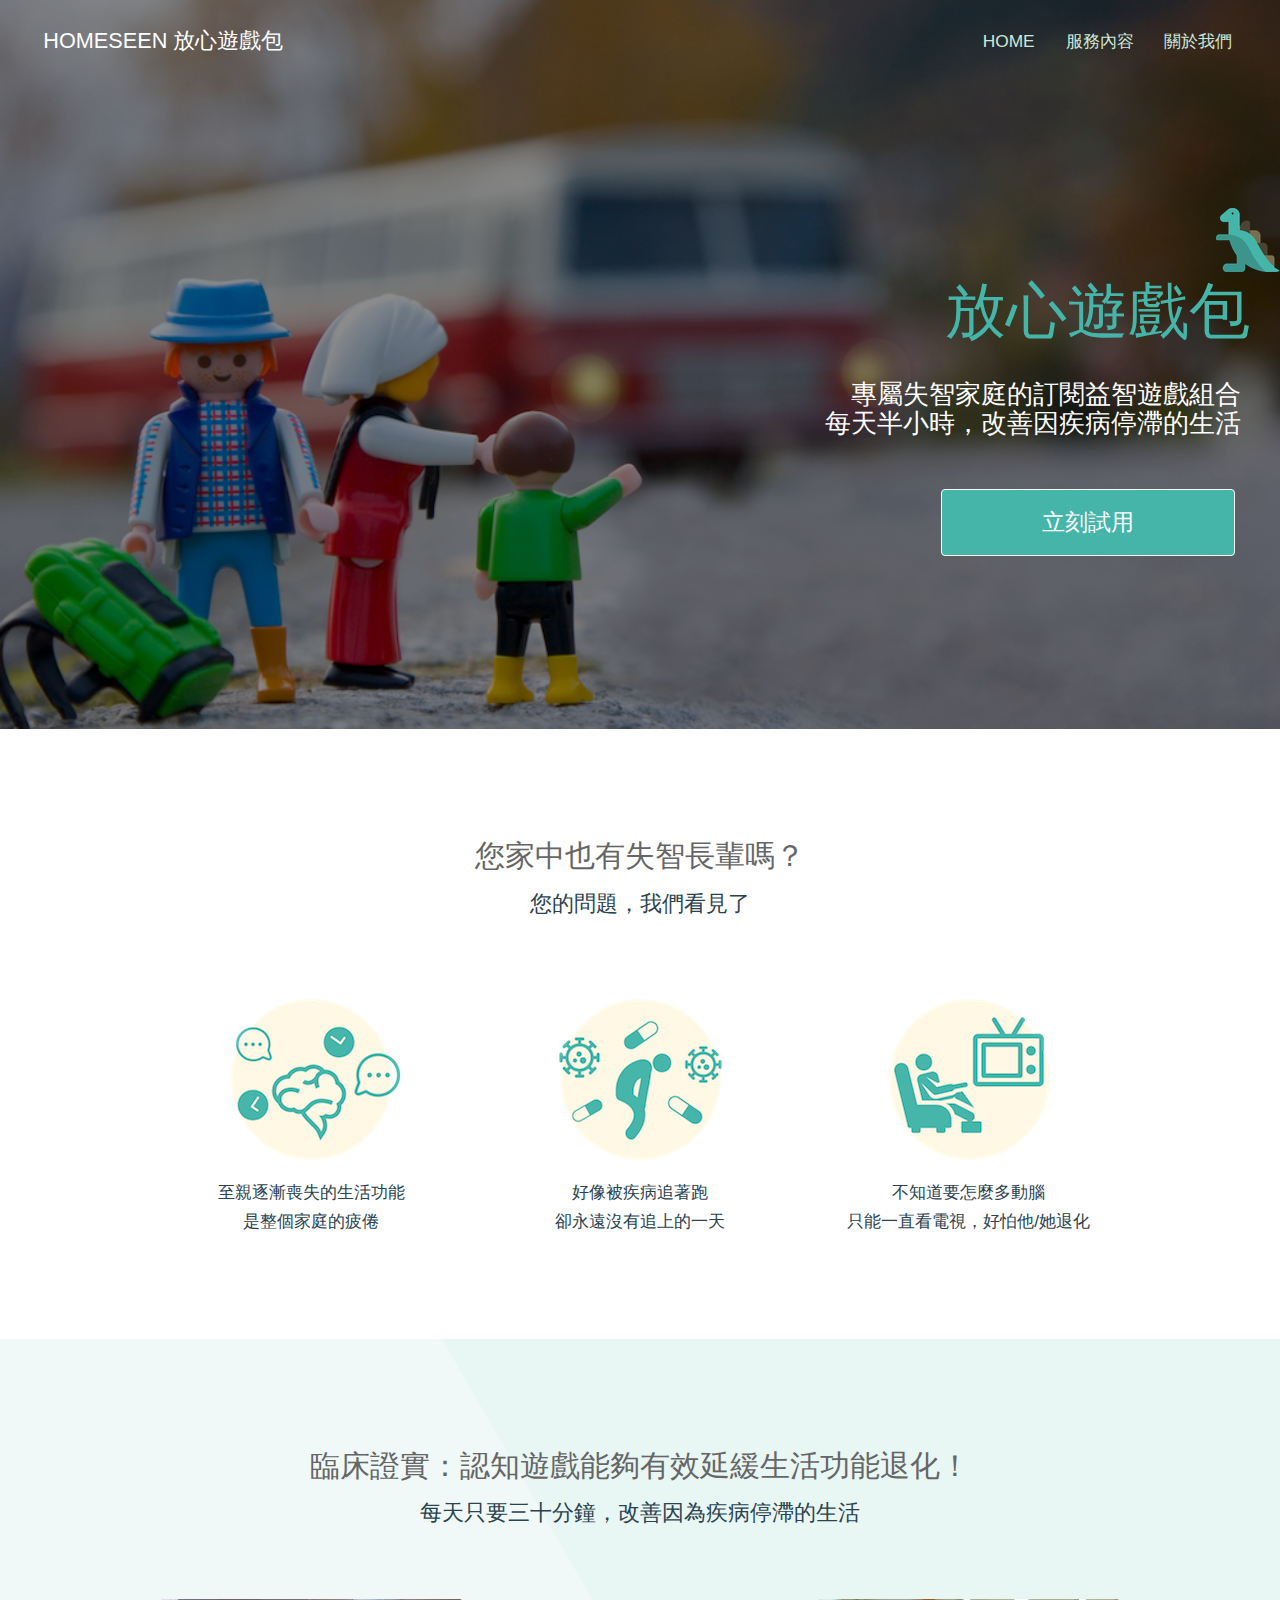
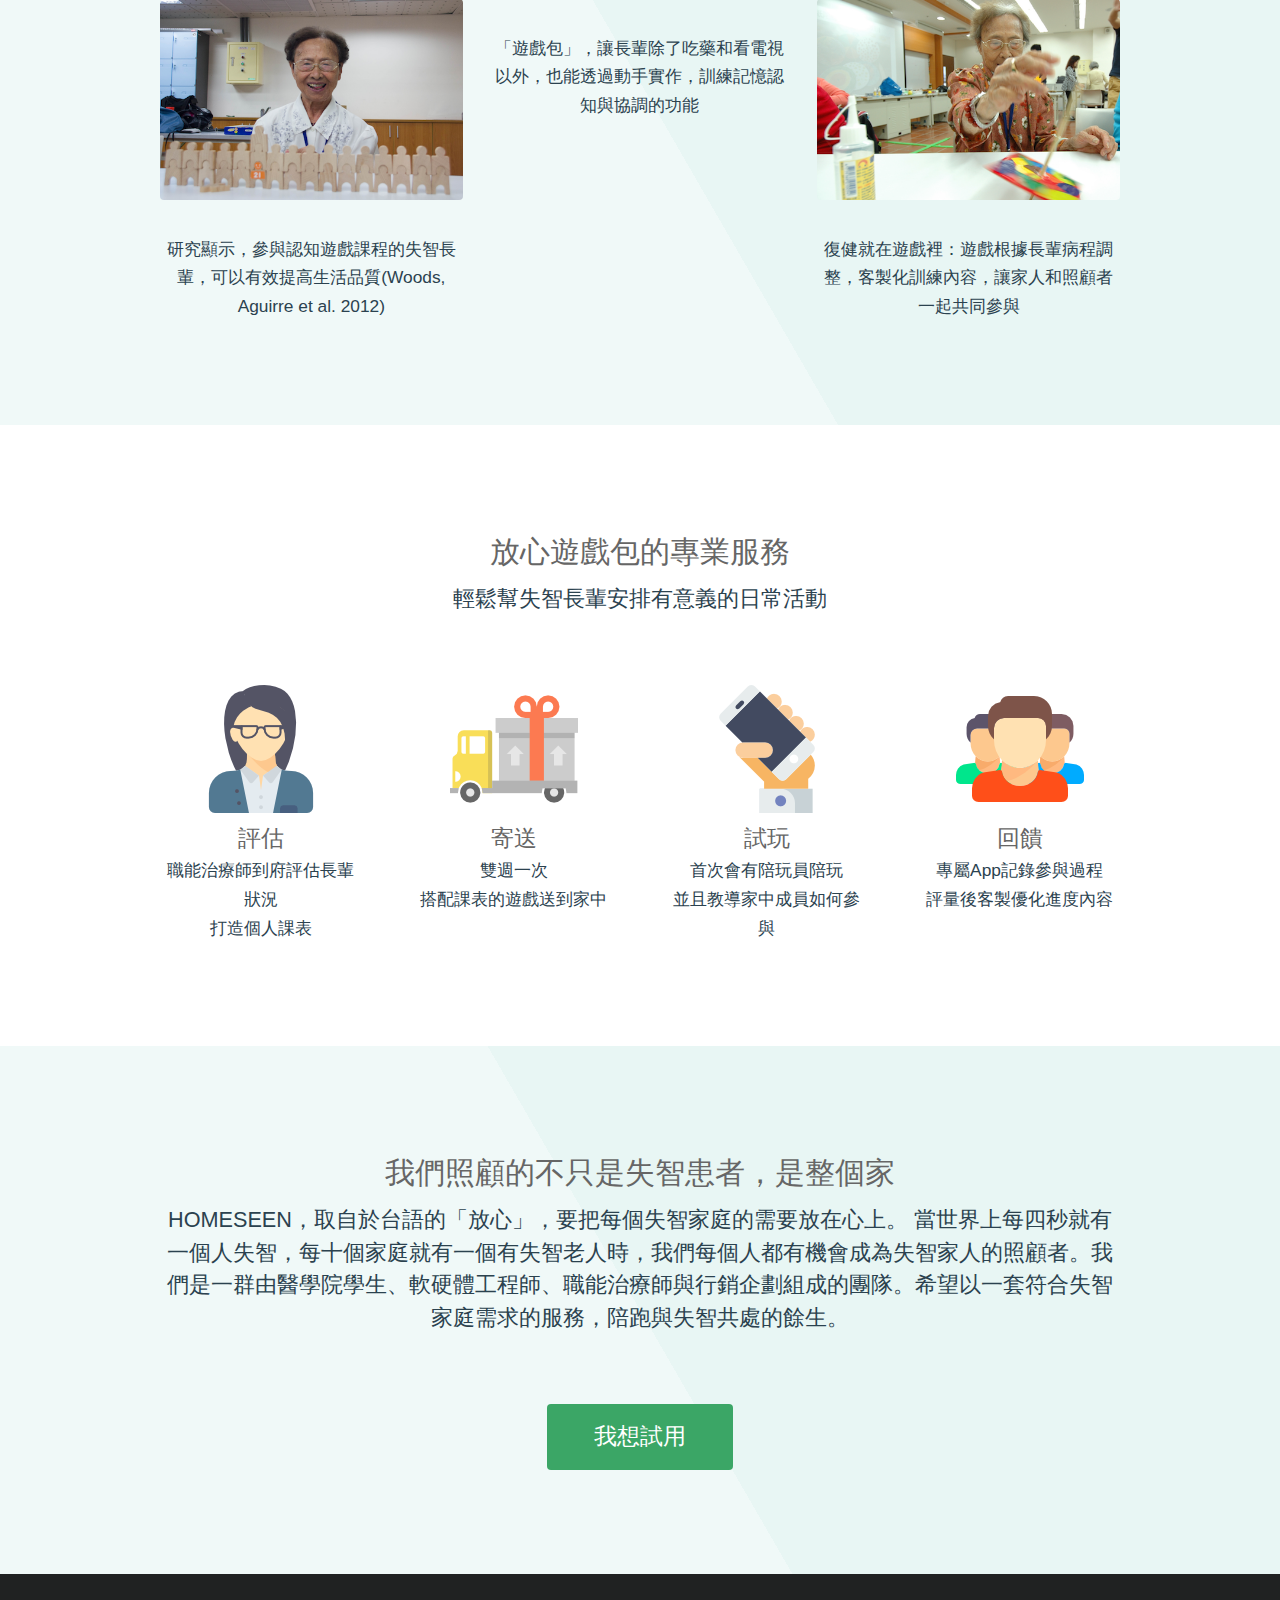
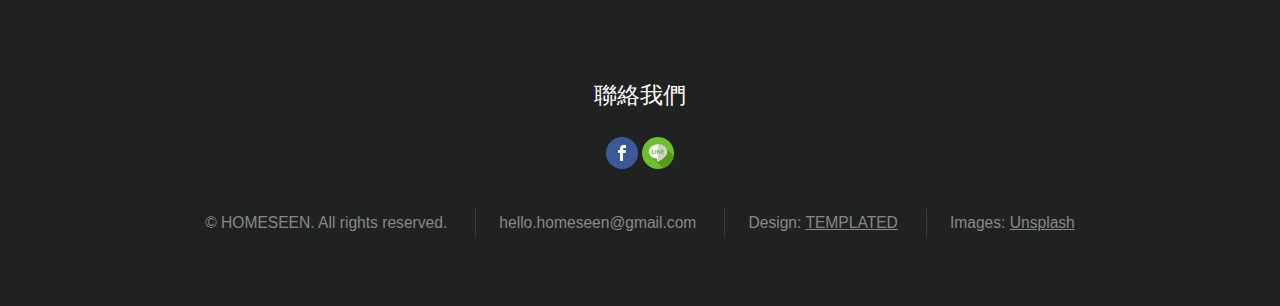
==== commit 9db161f0: "add fb" ====
--- a/index.html
+++ b/index.html
@@ -67,7 +67,6 @@
 
 		<!-- Banner -->
 			<section id="banner">
-				
 					<!-- <img class="image" src="images/dino.png" alt="" />
 					<h2>放心遊戲包</h2> -->
 					<img src=images/dino.png class=image> 
@@ -171,9 +170,7 @@
 				</div>
 			</section>
 
-		
-
-		  
+
 		 <!-- About us -->
 			<section id="about us" class="wrapper style4 align-center">
 				<div class="container 10u">
@@ -193,10 +190,28 @@
 				</div>
 			</section> 
 
+		<section id="subscribe">
+	      <div class="container">
+	        <div class="row">
+	      </div>
+	    <!-- Social Section End--> 
+	        </div>
+	      </div>
+	    </section>
 
 		<!-- Footer -->
 			<footer id="footer">
 				<div class="container" >
+
+				<!-- Social Section -->
+					<div class="container 10u align-center">
+		          		<h3 class="section-title">聯絡我們</h3>
+			          		<a href="https://www.facebook.com/homeseen/">
+			          		<img src=images/social-media/facebook.png class=image></a>
+							<a href="http://templated.co">
+							<img src=images/social-media/line.png class=image></a>
+					</div>
+	              
 					<ul class="copyright">
 						<li>&copy; HOMESEEN. All rights reserved.</li>
                         <li>hello.homeseen@gmail.com</li>
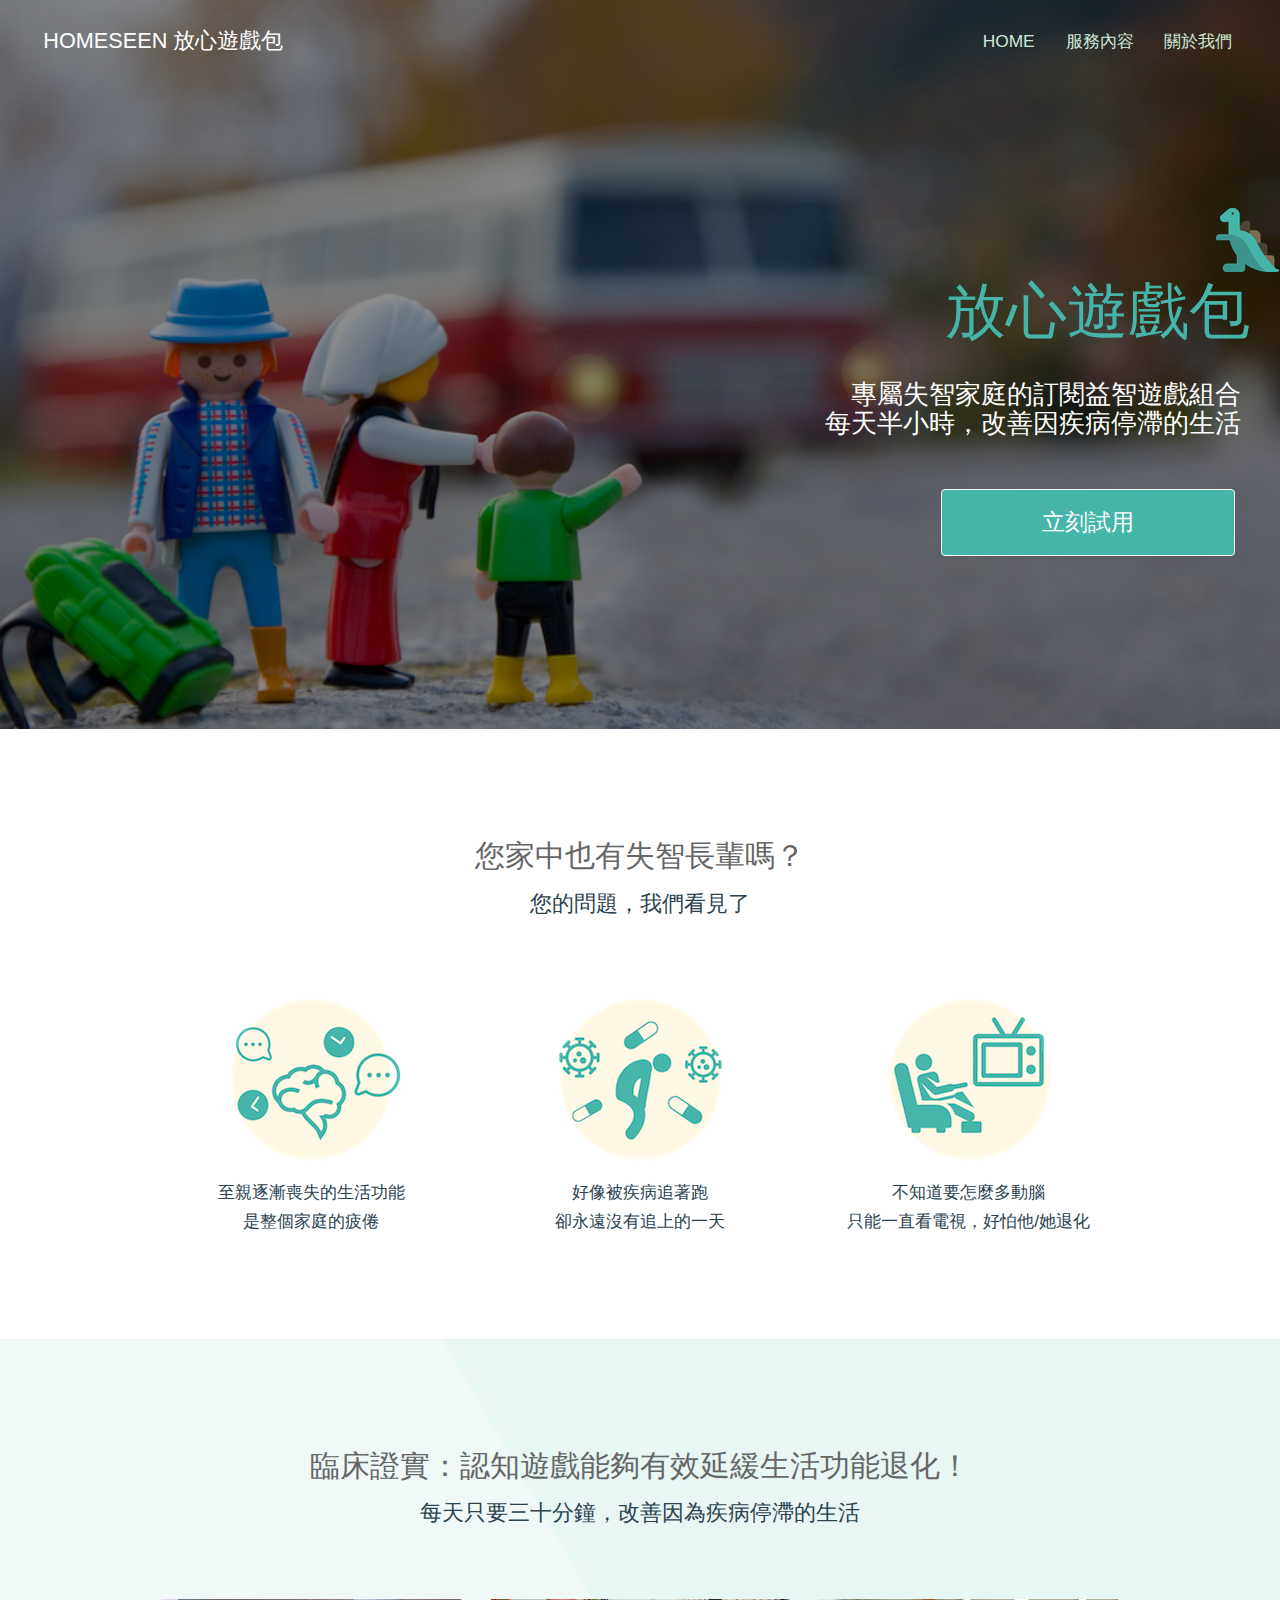
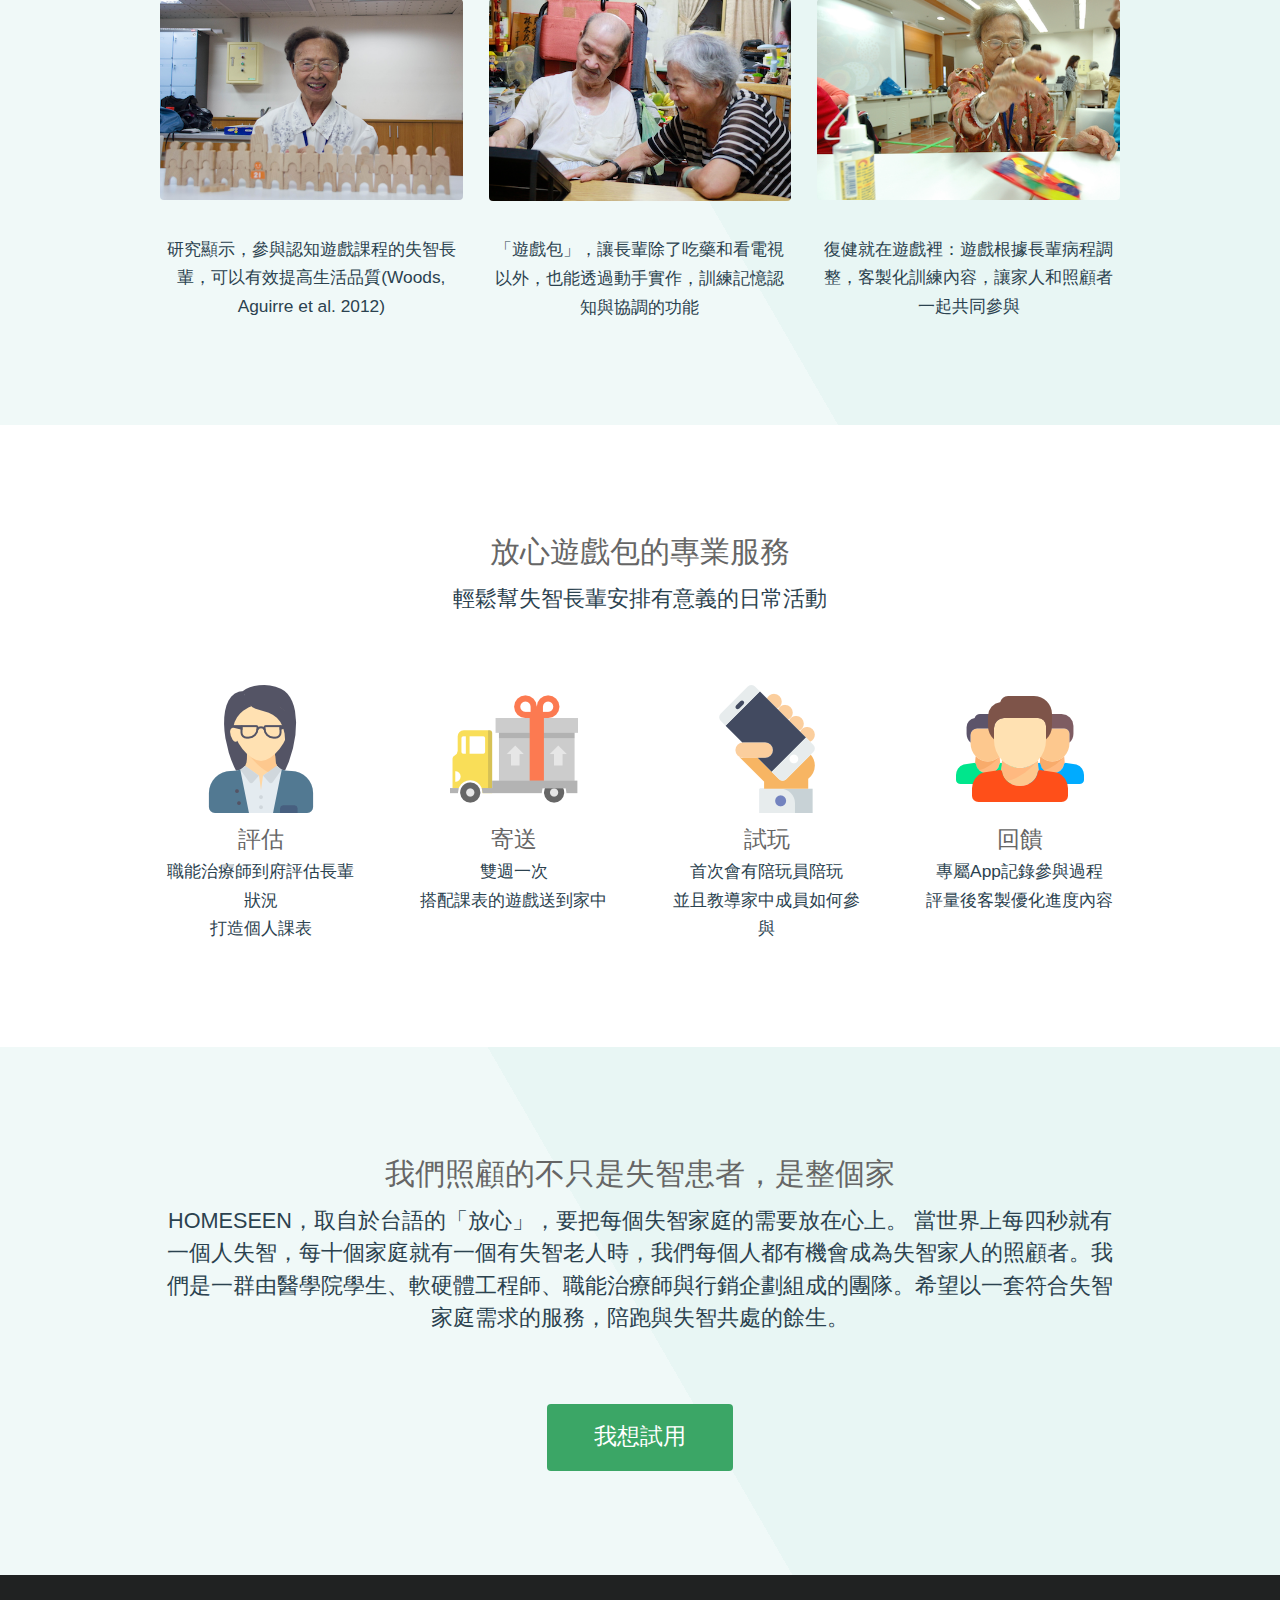
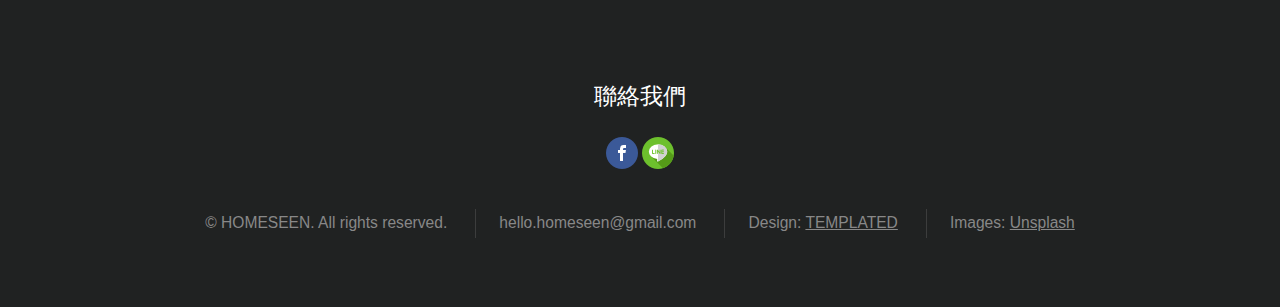
==== commit eab06e81: "image" ====
--- a/index.html
+++ b/index.html
@@ -121,7 +121,7 @@
 						
 						<section class="4u 12u$(small)">
 							<!-- <i class="icon big rounded fa-comments"></i> -->
-							<img class="image fit" src="images/benefit/game_benefit_2.jpg" alt="" />
+							<img class="image fit" src="images/benefit/game_benefi_2.png" alt="" />
 							<p>「遊戲包」，讓長輩除了吃藥和看電視以外，也能透過動手實作，訓練記憶認知與協調的功能</p>
 						</section>
 						<section class="4u$ 12u$(small)">
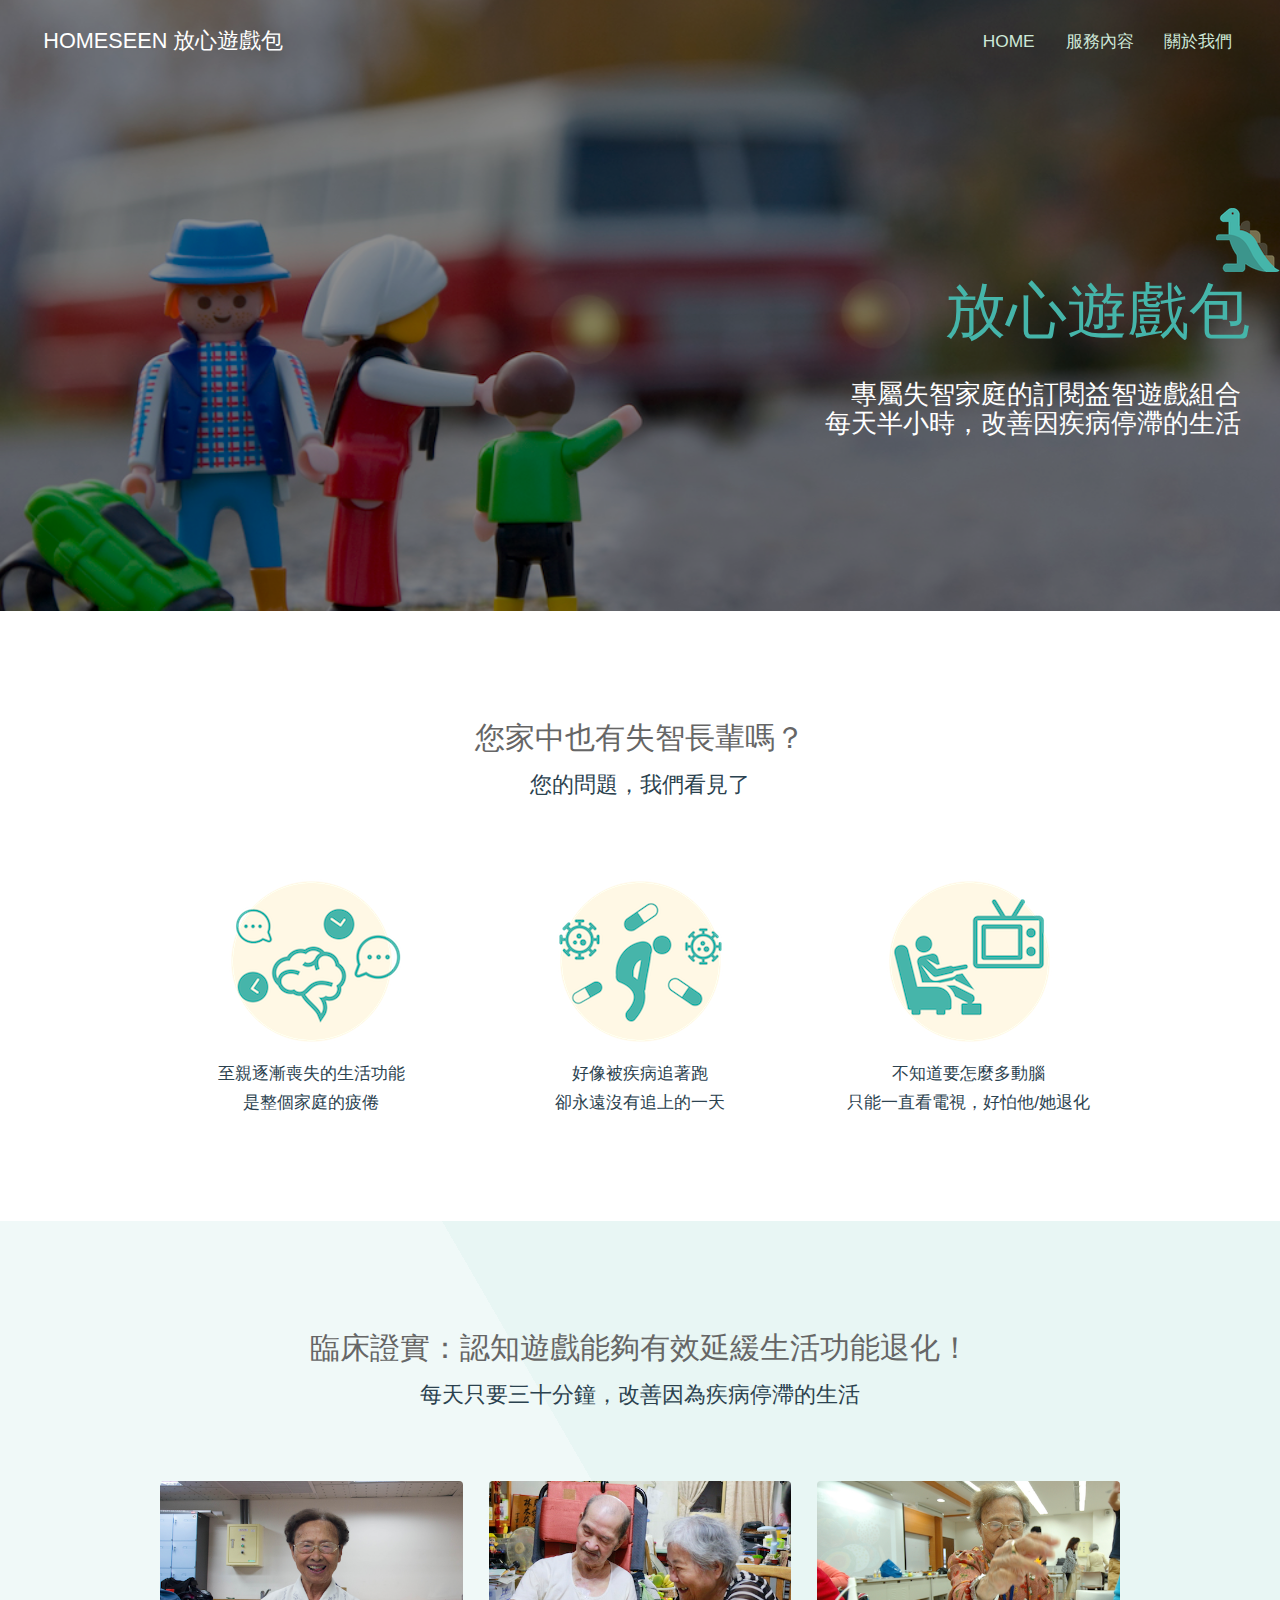
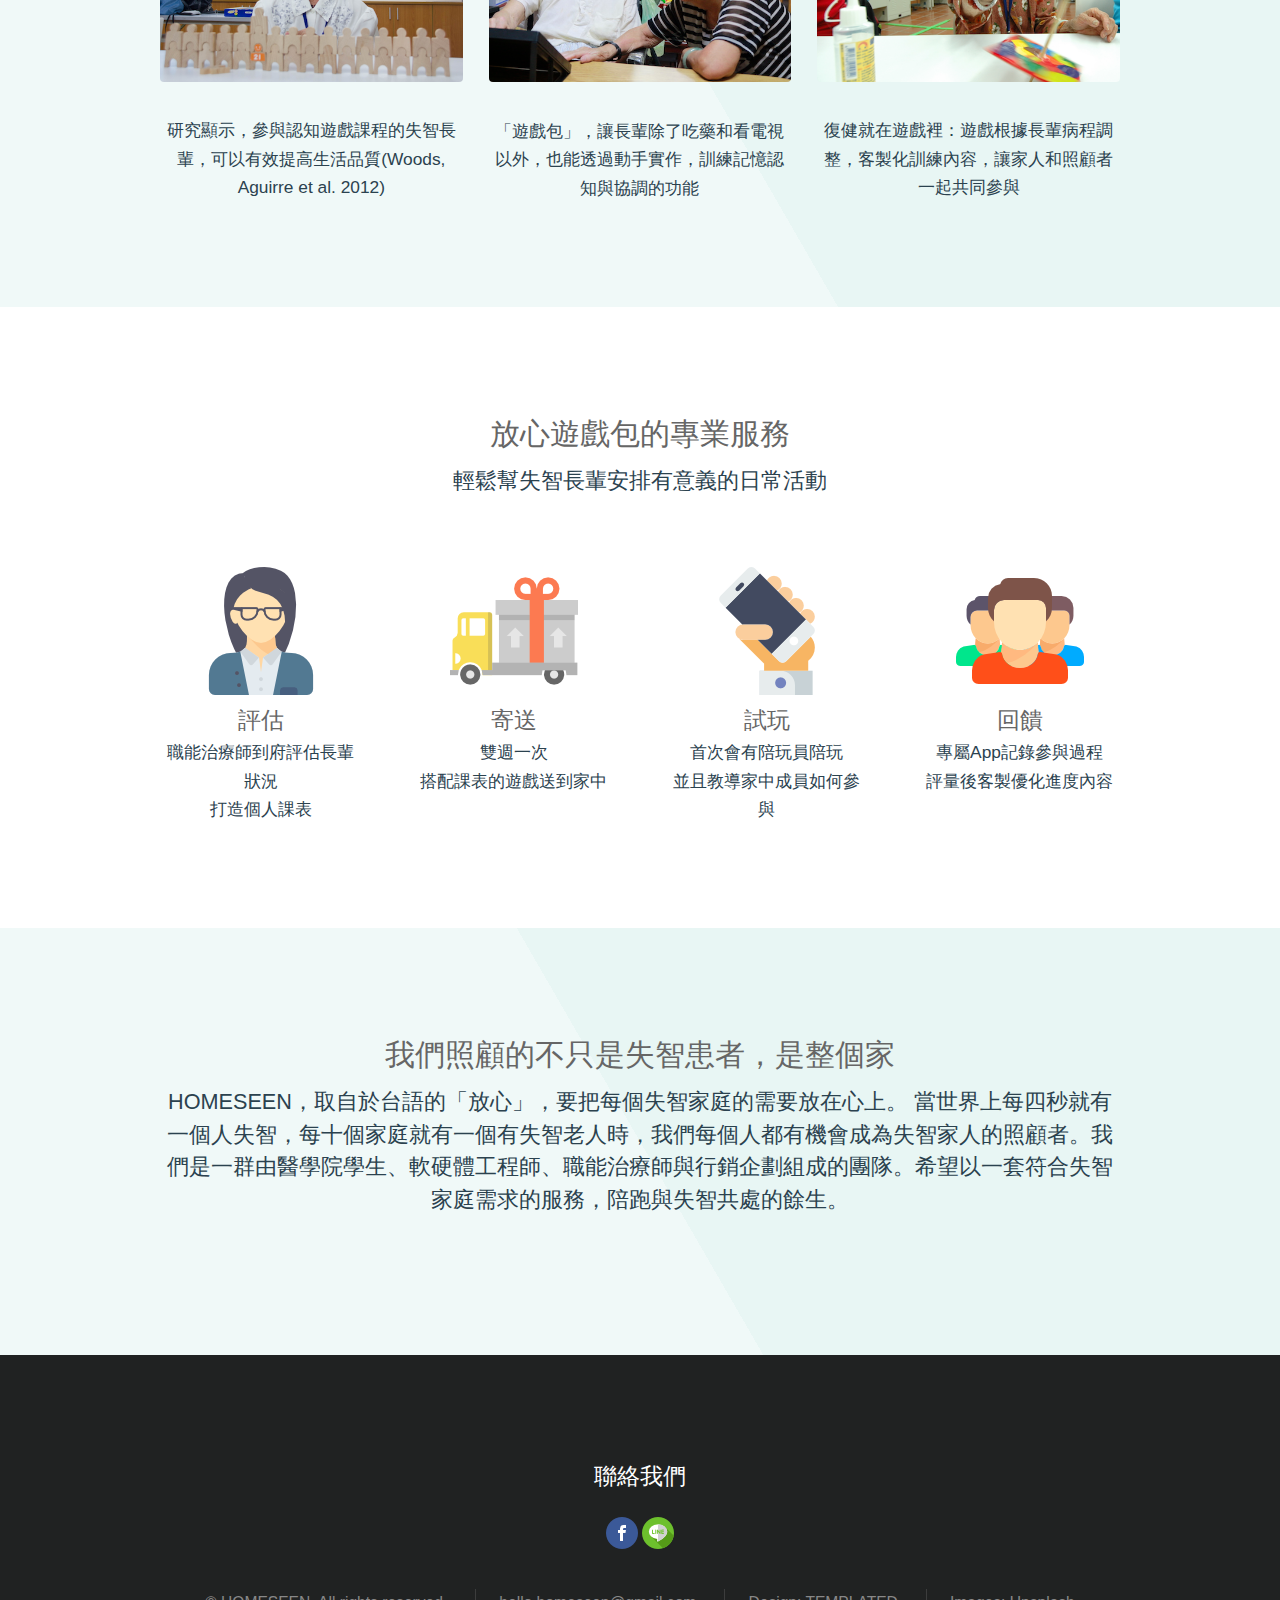
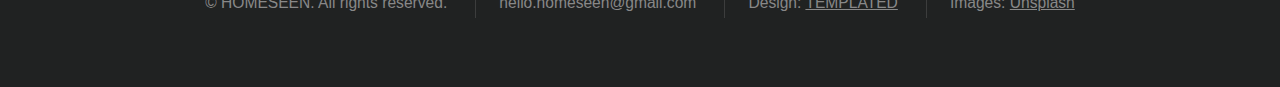
==== commit 5b04698a: "remove button" ====
--- a/index.html
+++ b/index.html
@@ -26,6 +26,7 @@
 		<script src="js/skel.min.js"></script>
 		<script src="js/skel-layers.min.js"></script>
 		<script src="js/init.js"></script>
+		<script src="https://embed.small.chat/T3WL374N6G546B4XNJ.js" async></script>
 
 
 		<!-- Google Analytics -->
@@ -72,11 +73,11 @@
 					<img src=images/dino.png class=image> 
 					<h2>放心遊戲包</h2>
 				<p>專屬失智家庭的訂閱益智遊戲組合<br>每天半小時，改善因疾病停滯的生活</p>
-				<ul class="actions">
+				<!-- <ul class="actions">
 					<li>
 						<a href="https://homeseen.typeform.com/to/h8WqIb" class="button big">立刻試用</a>
 					</li>
-				</ul>
+				</ul> -->
 			</section>
 
 		<!-- One (Pain point)-->
@@ -181,11 +182,11 @@
 						</p>
 					</header>
 					<footer>
-						<ul class="actions">
+						<!-- <ul class="actions">
                             <li>
                                 <a href="https://homeseen.typeform.com/to/h8WqIb" label ="bottom-click" class="button big">我想試用</a>
                             </li>
-                        </ul>
+                        </ul> -->
 					</footer>
 				</div>
 			</section> 
@@ -208,7 +209,8 @@
 		          		<h3 class="section-title">聯絡我們</h3>
 			          		<a href="https://www.facebook.com/homeseen/">
 			          		<img src=images/social-media/facebook.png class=image></a>
-							<a href="http://templated.co">
+
+							<a href="http://line.me/ti/p/b_0tUsZe3v">
 							<img src=images/social-media/line.png class=image></a>
 					</div>
 	              
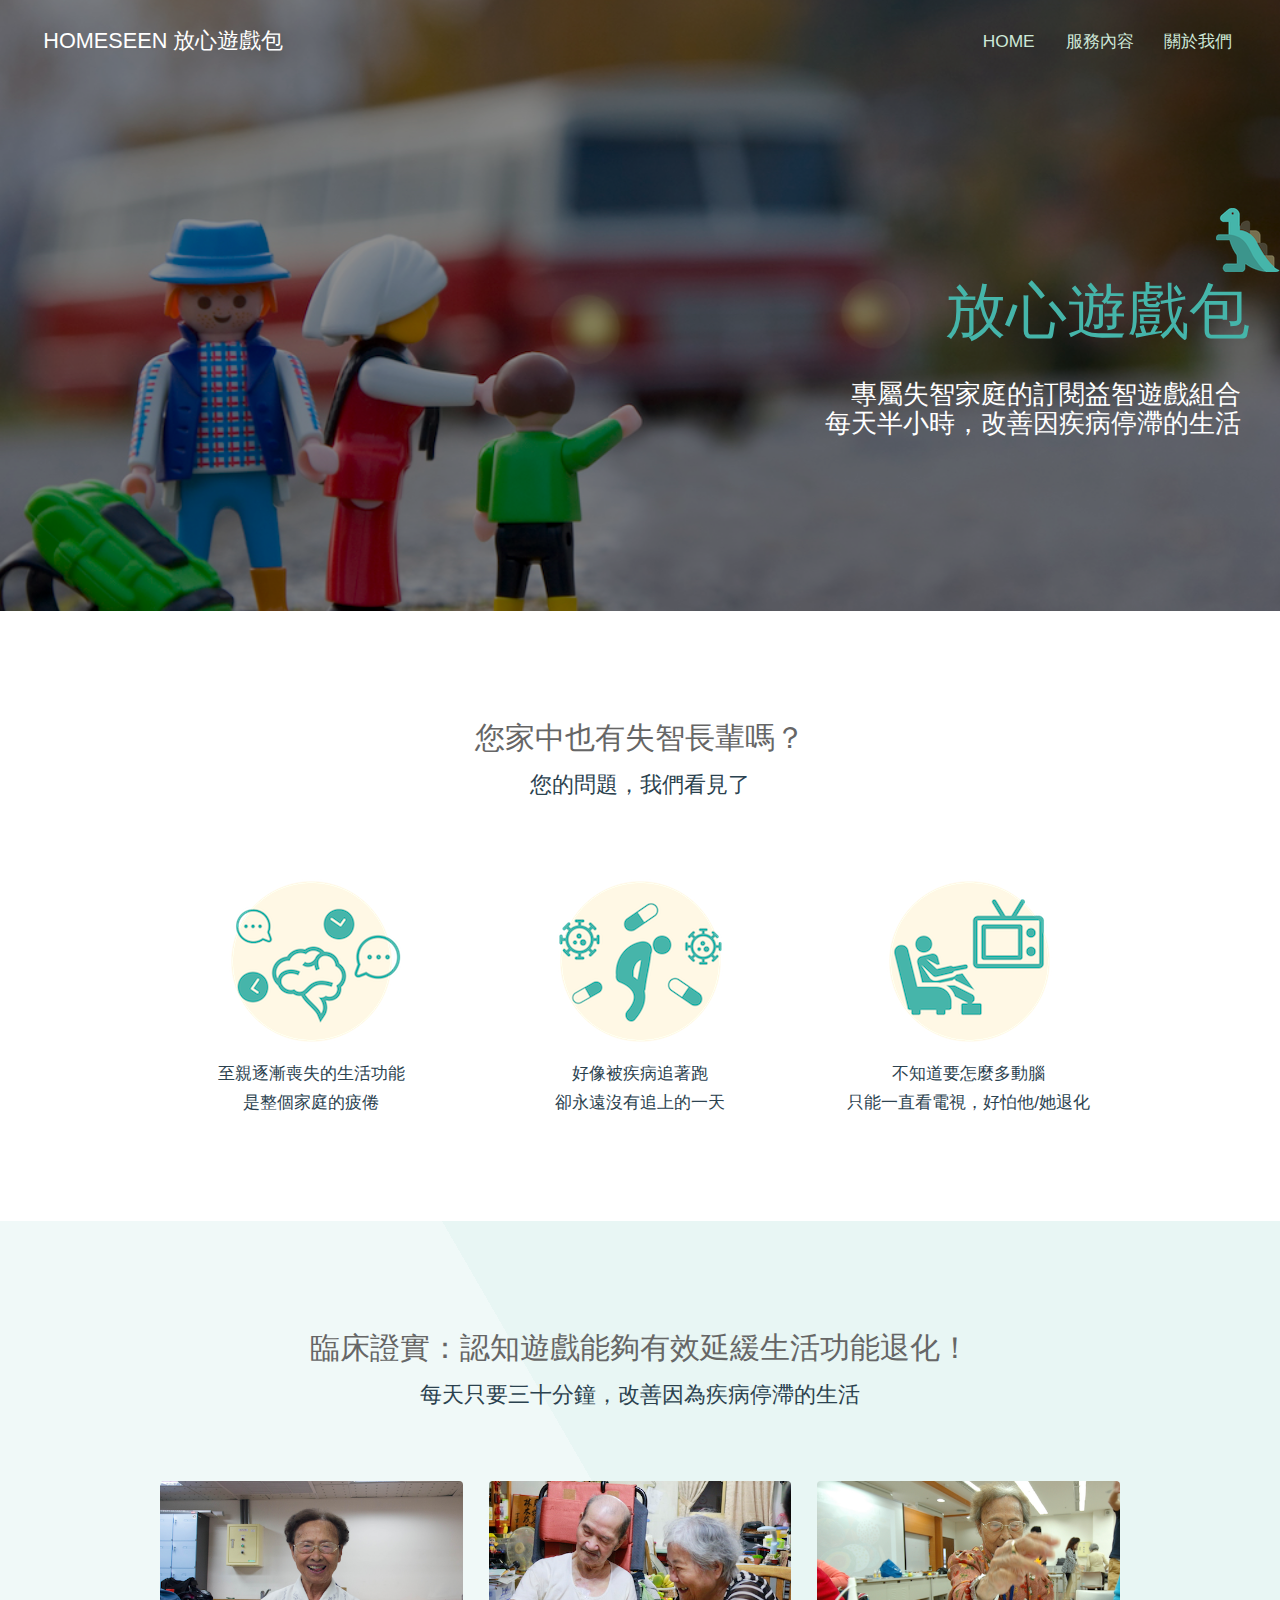
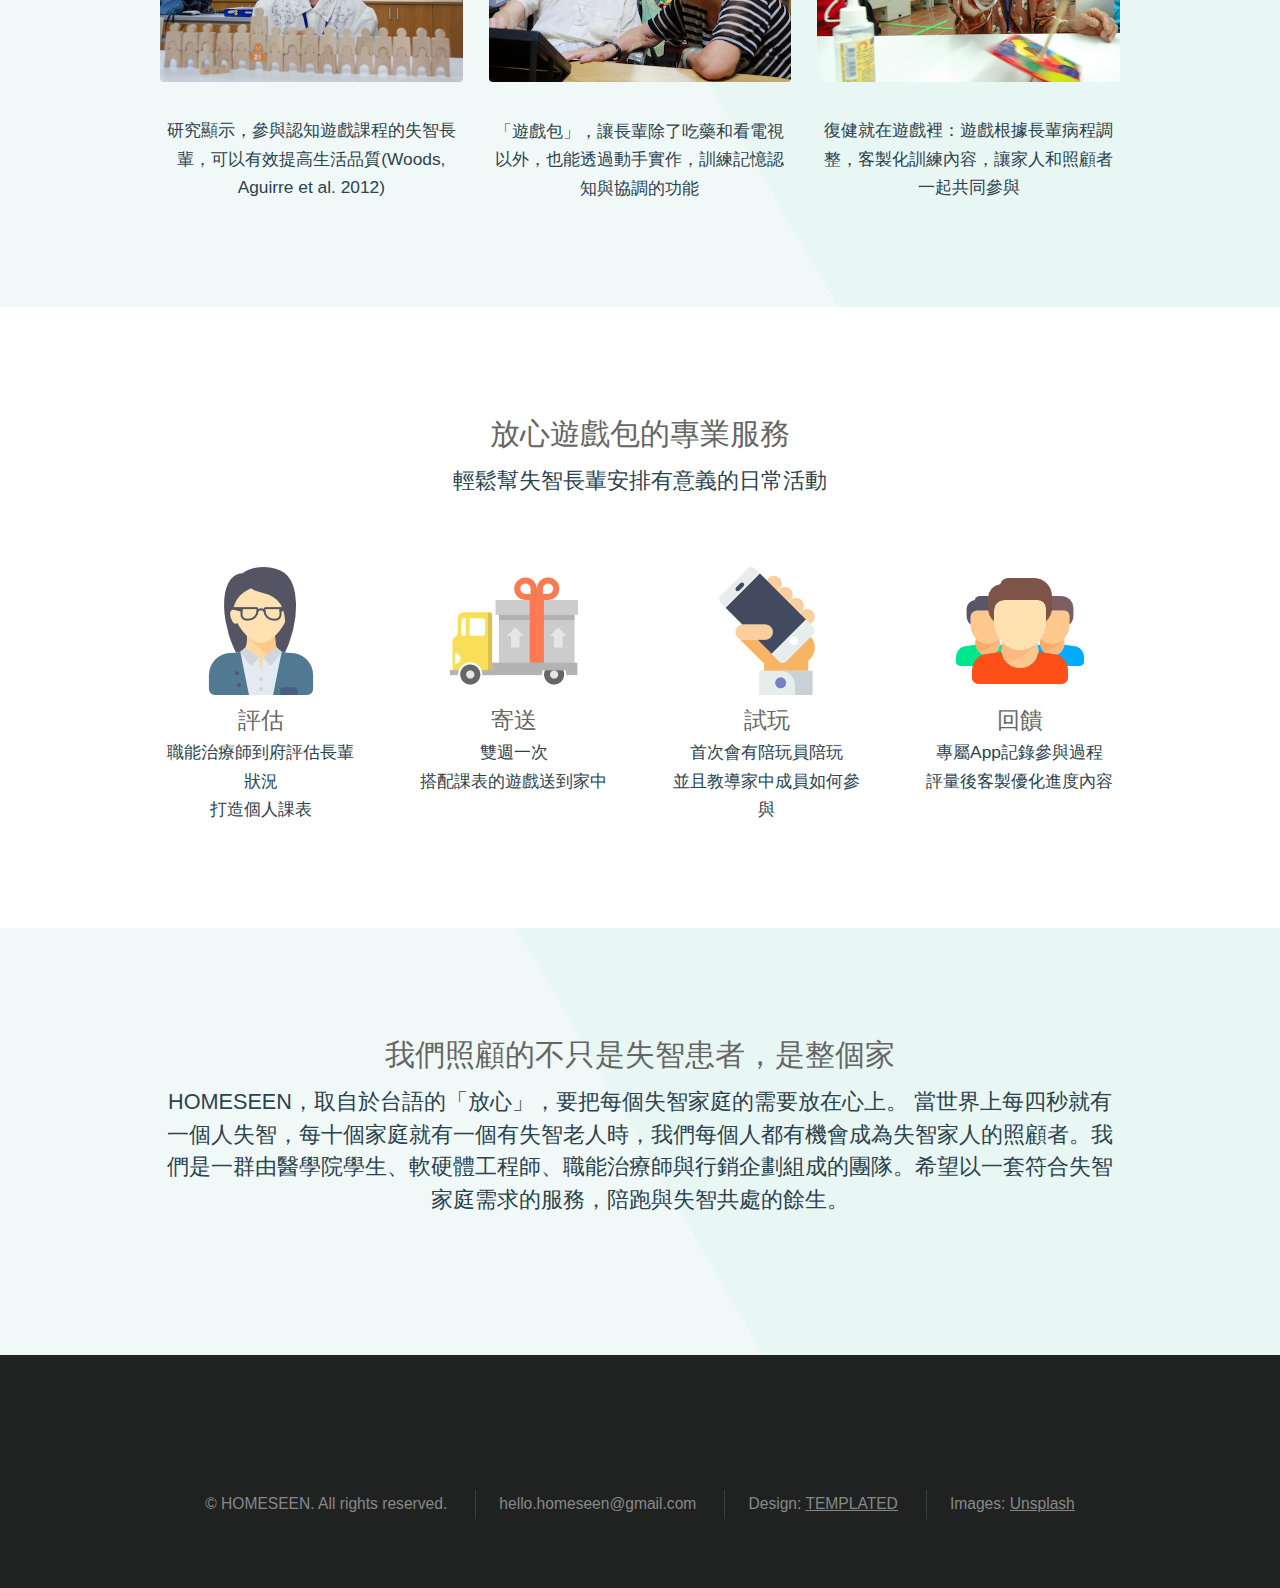
==== commit 3dcbfb41: "remove smallchat" ====
--- a/index.html
+++ b/index.html
@@ -26,7 +26,7 @@
 		<script src="js/skel.min.js"></script>
 		<script src="js/skel-layers.min.js"></script>
 		<script src="js/init.js"></script>
-		<script src="https://embed.small.chat/T3WL374N6G546B4XNJ.js" async></script>
+		<!-- <script src="https://embed.small.chat/T3WL374N6G546B4XNJ.js" async></script> -->
 
 
 		<!-- Google Analytics -->
@@ -205,14 +205,14 @@
 				<div class="container" >
 
 				<!-- Social Section -->
-					<div class="container 10u align-center">
+					<!-- <div class="container 10u align-center">
 		          		<h3 class="section-title">聯絡我們</h3>
 			          		<a href="https://www.facebook.com/homeseen/">
 			          		<img src=images/social-media/facebook.png class=image></a>
 
 							<a href="http://line.me/ti/p/b_0tUsZe3v">
 							<img src=images/social-media/line.png class=image></a>
-					</div>
+					</div> -->
 	              
 					<ul class="copyright">
 						<li>&copy; HOMESEEN. All rights reserved.</li>
